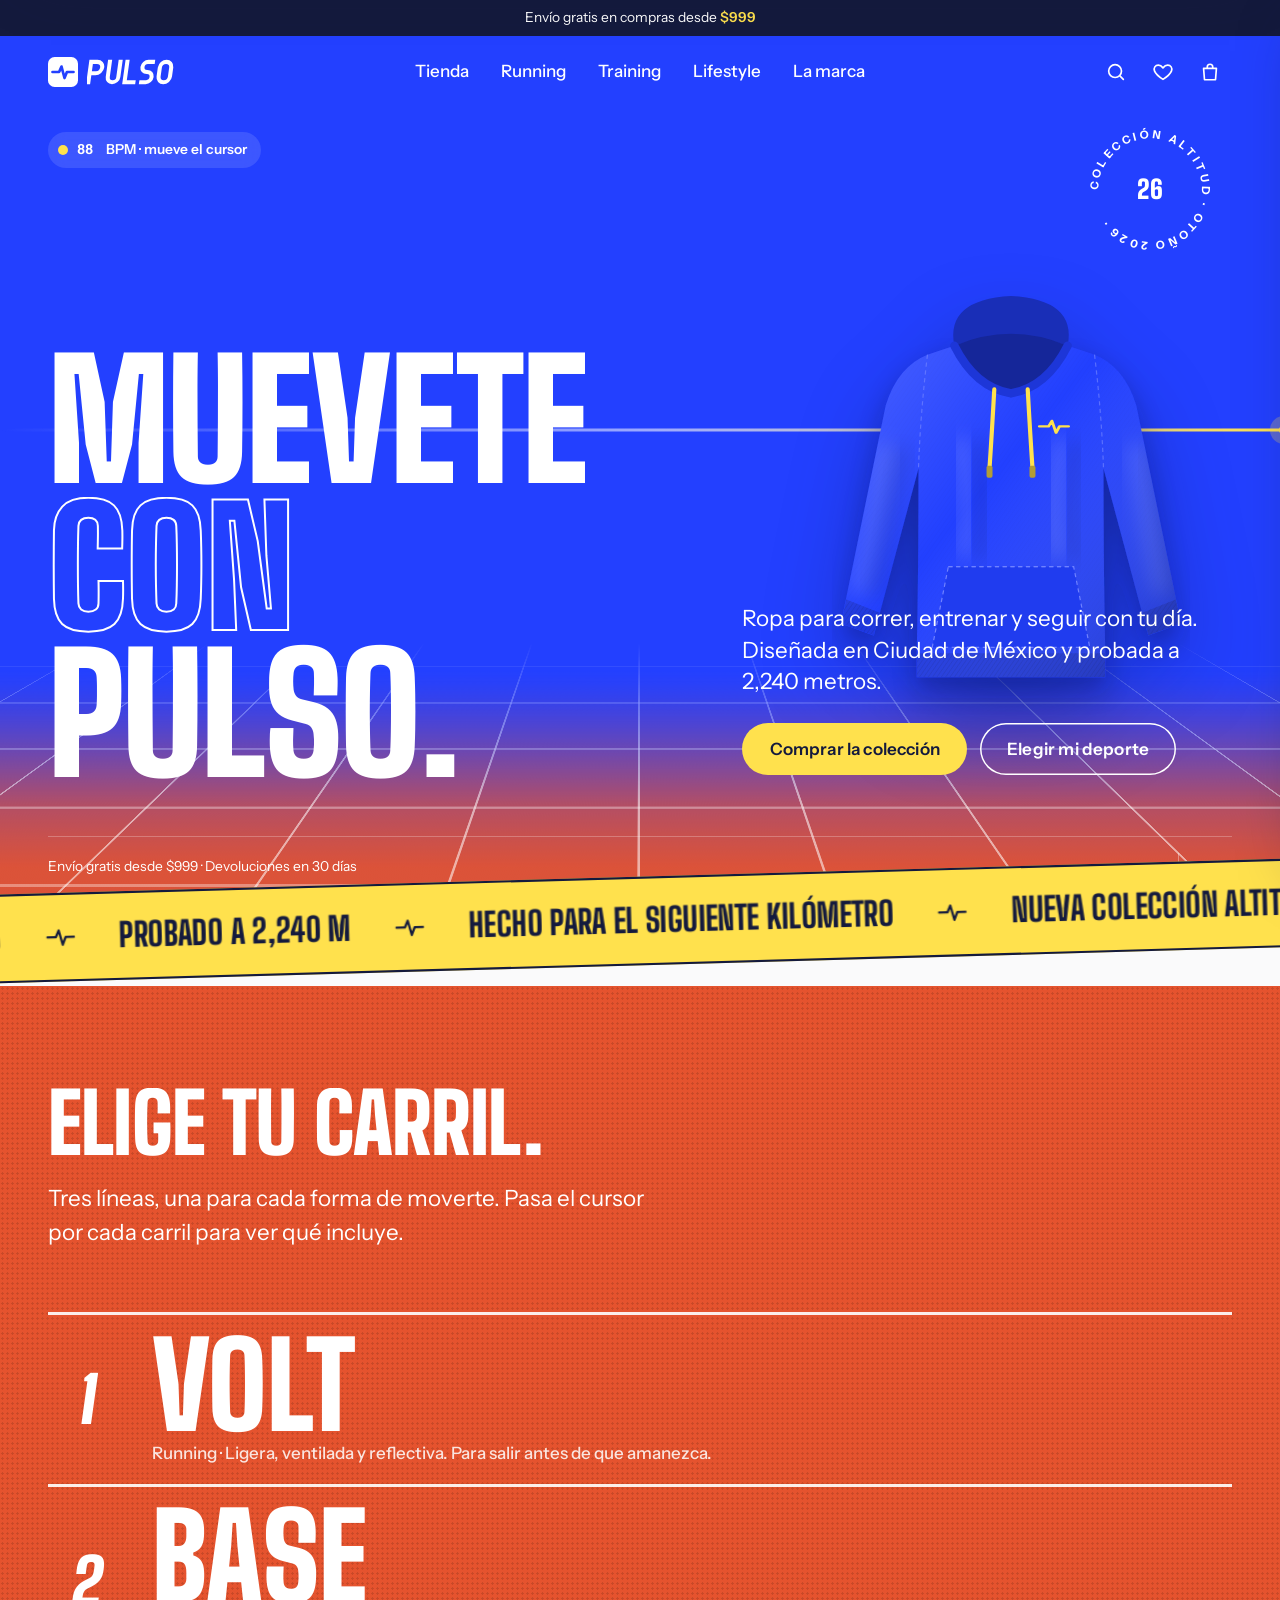
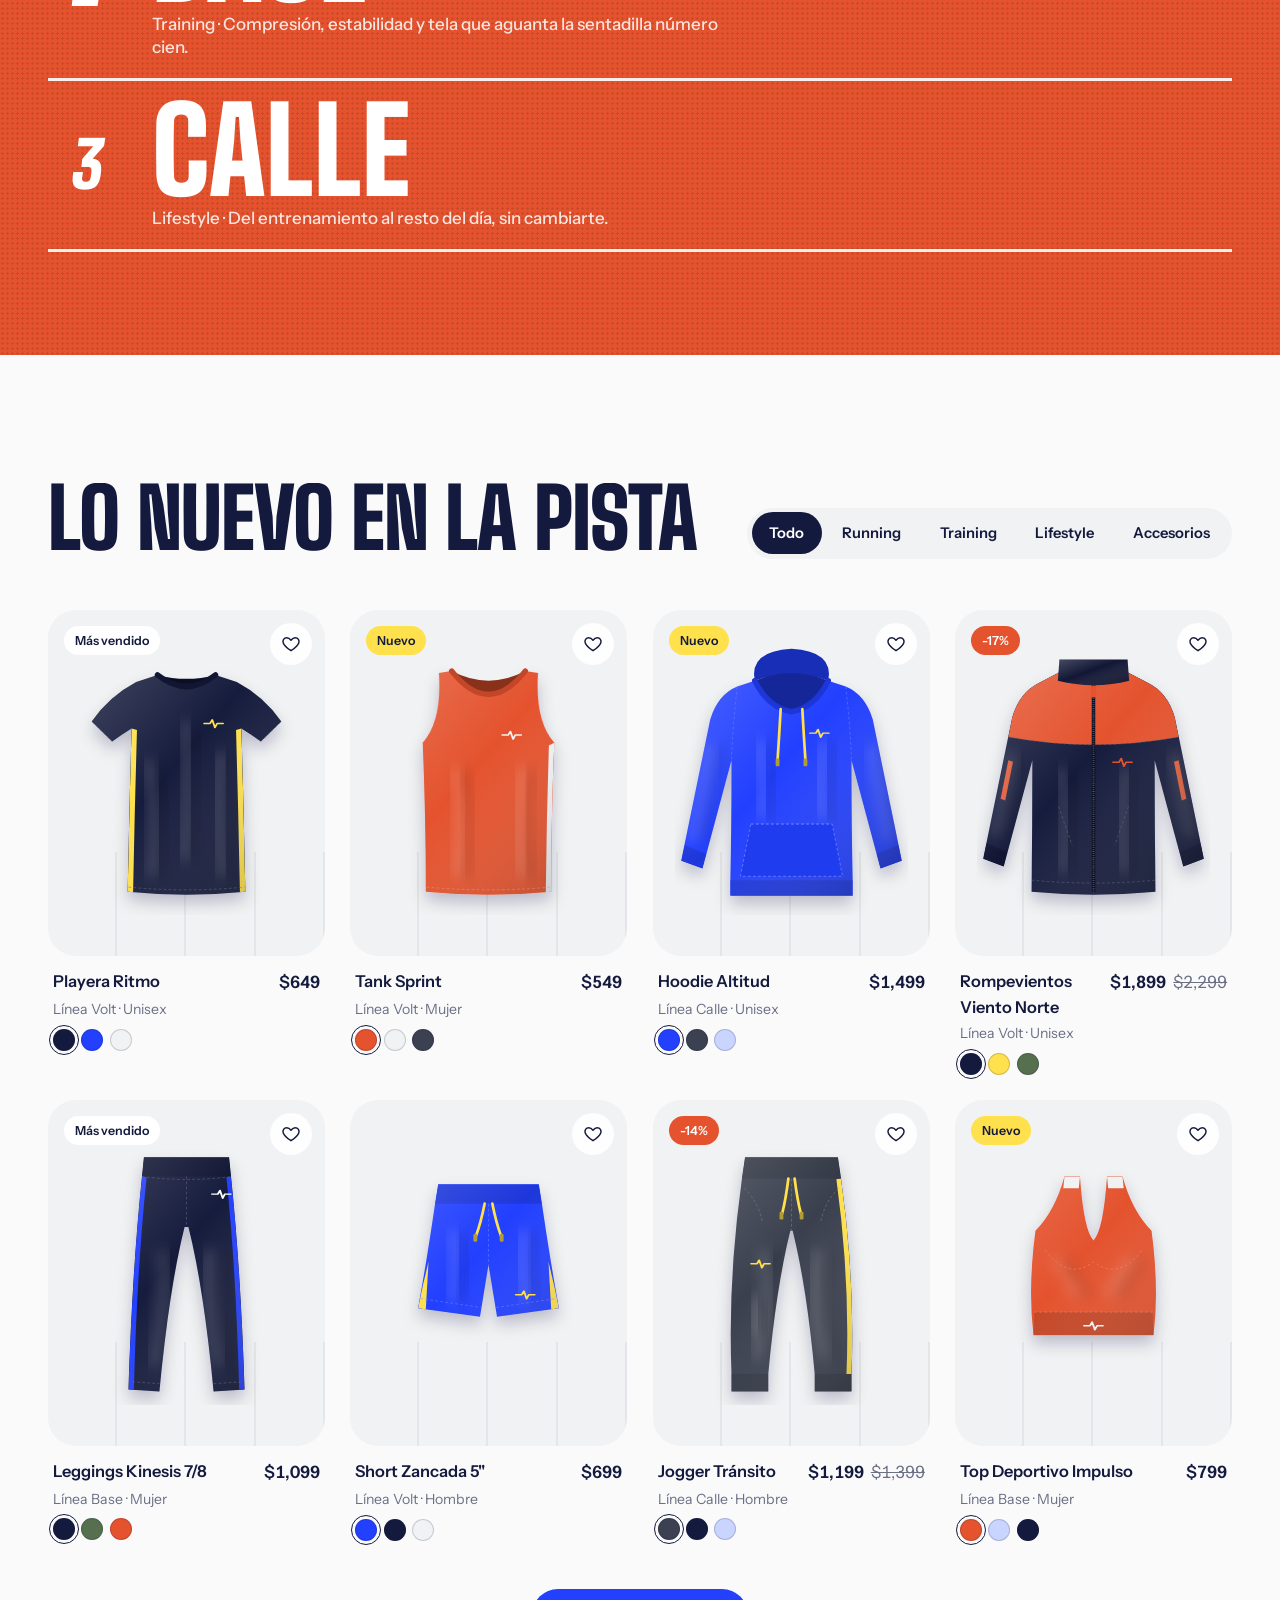
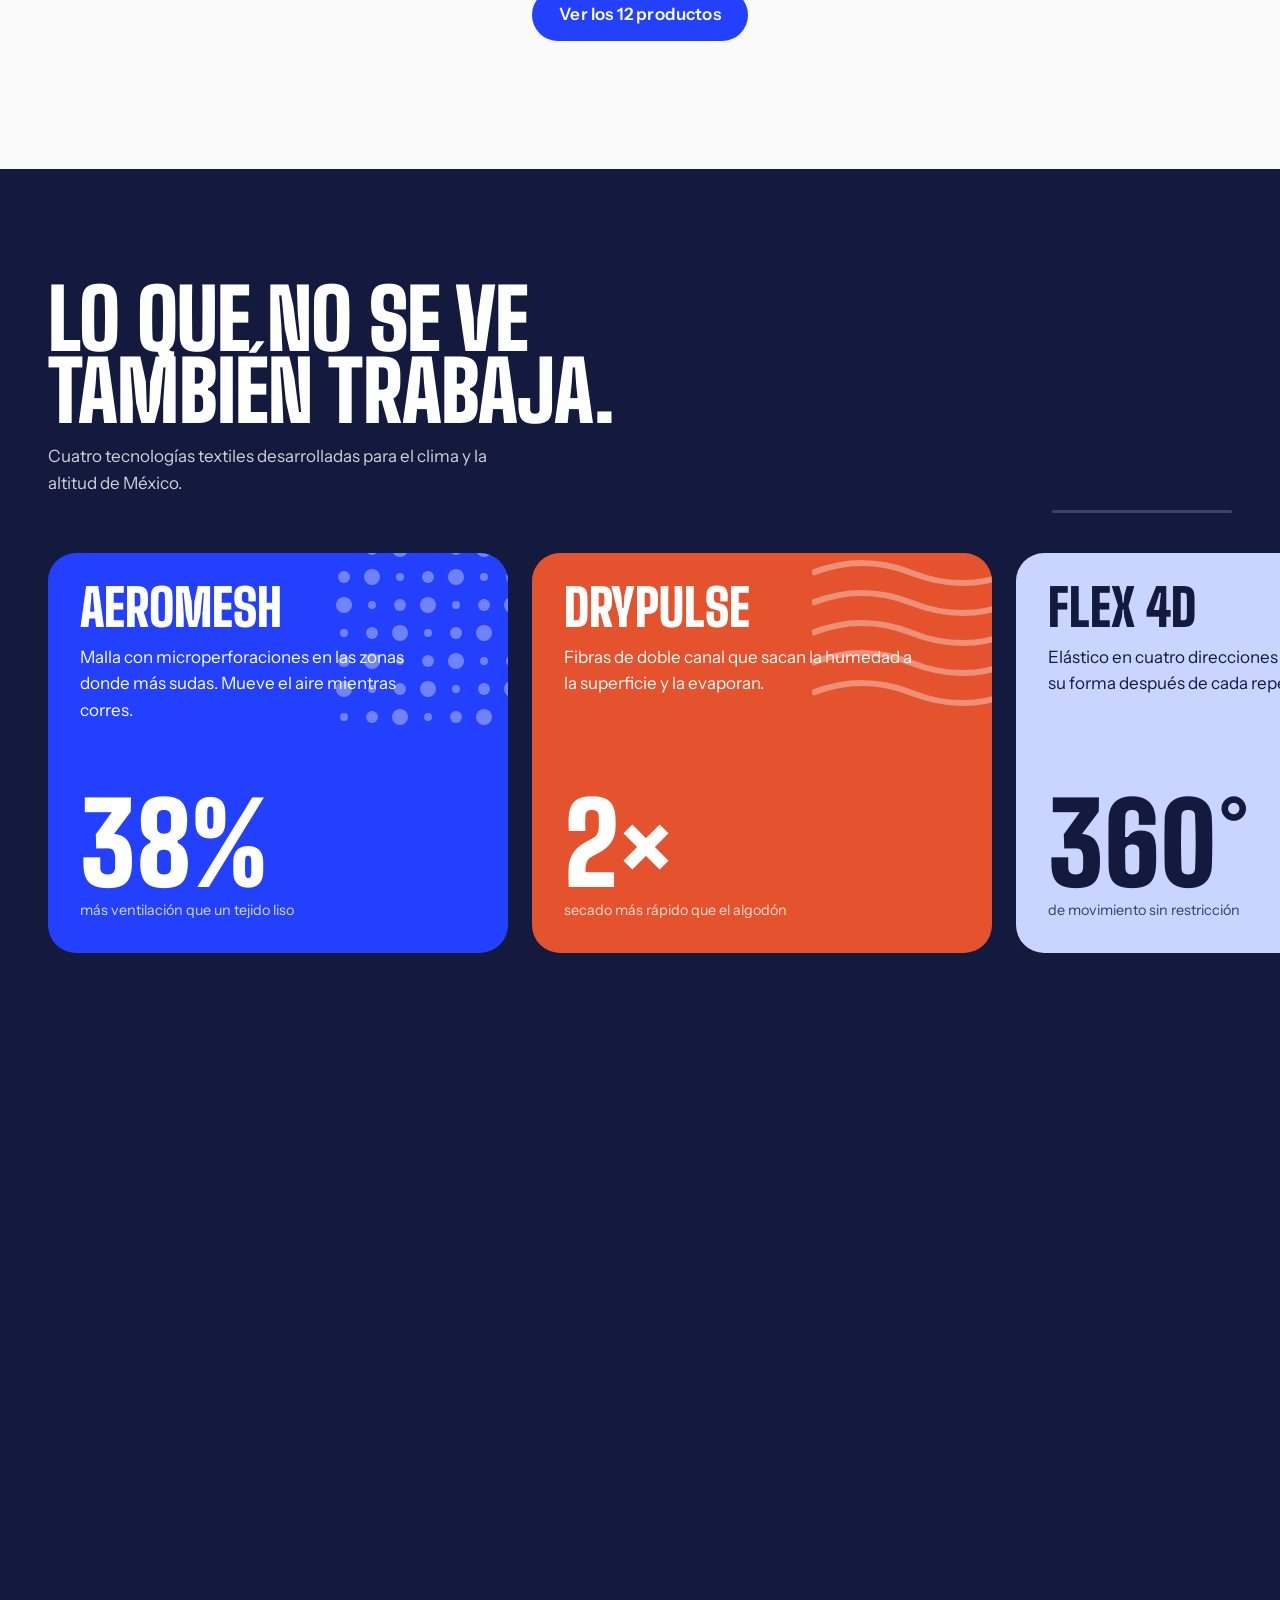
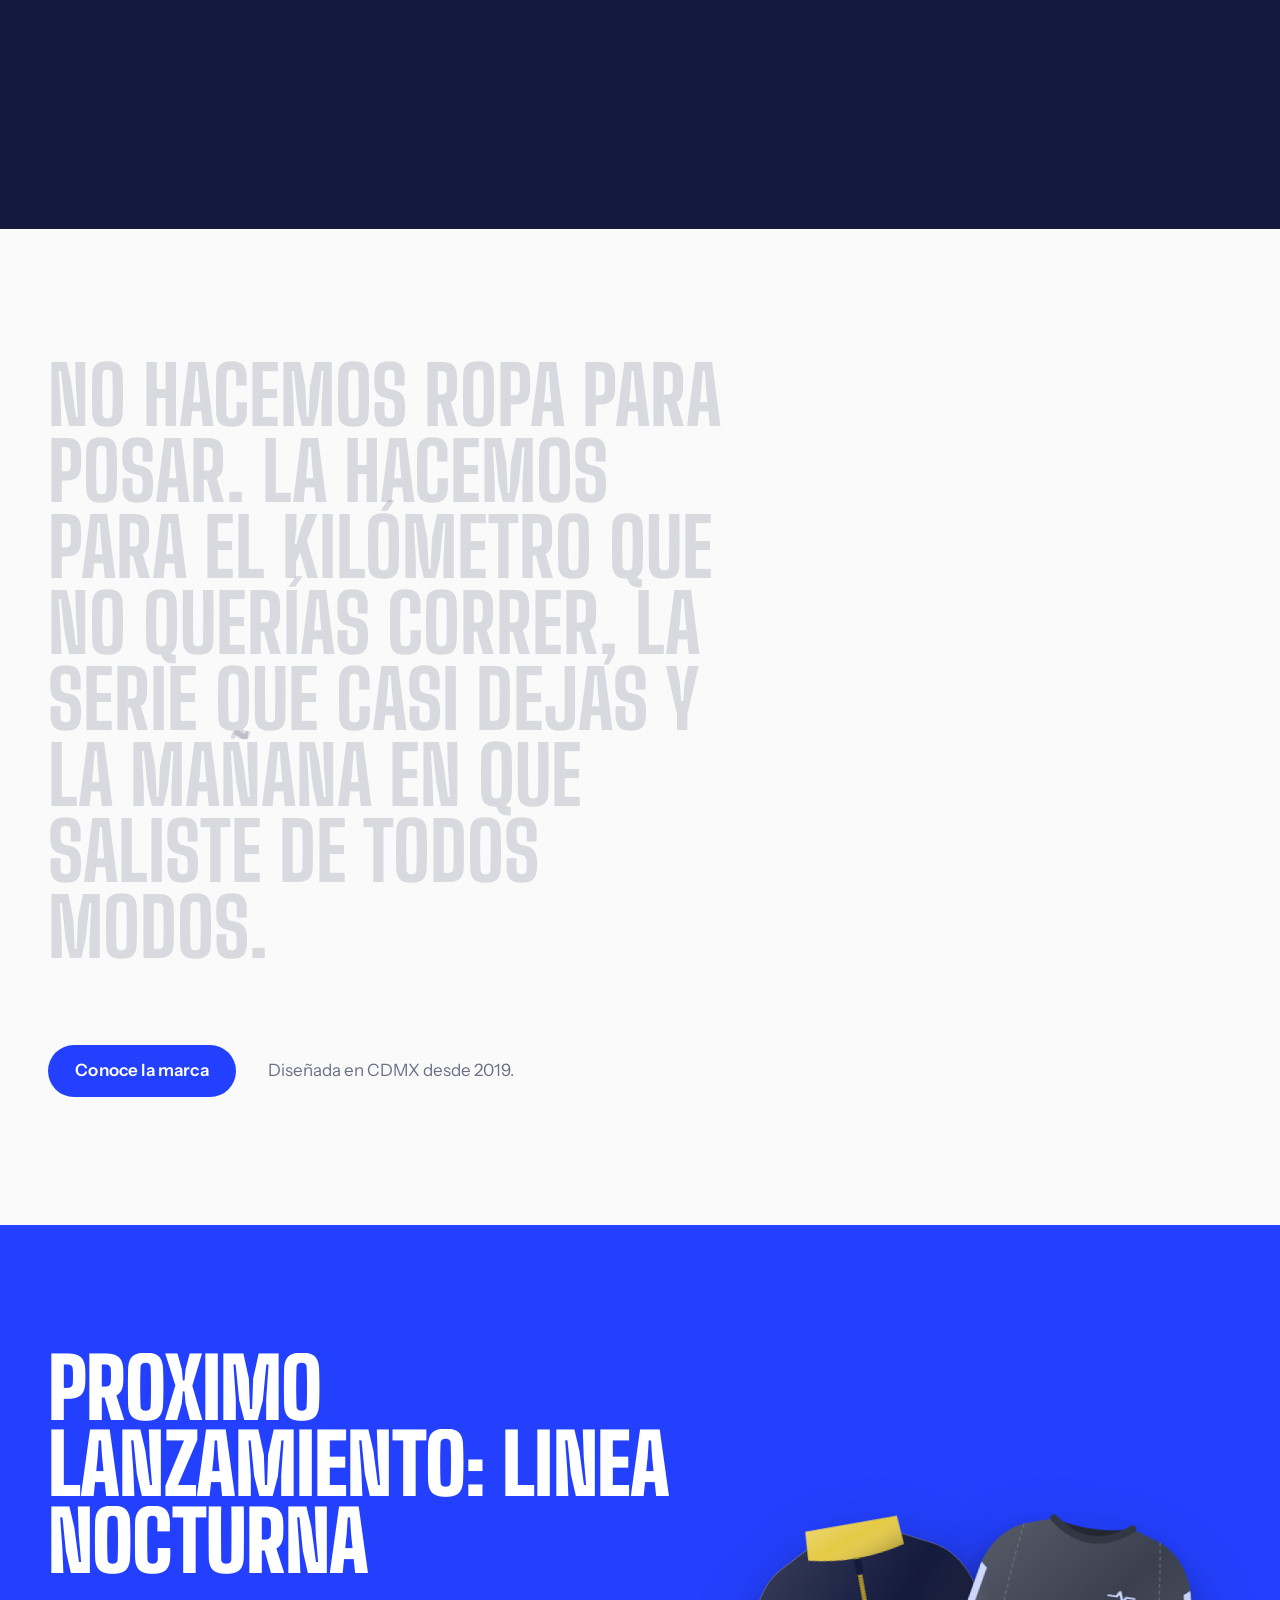
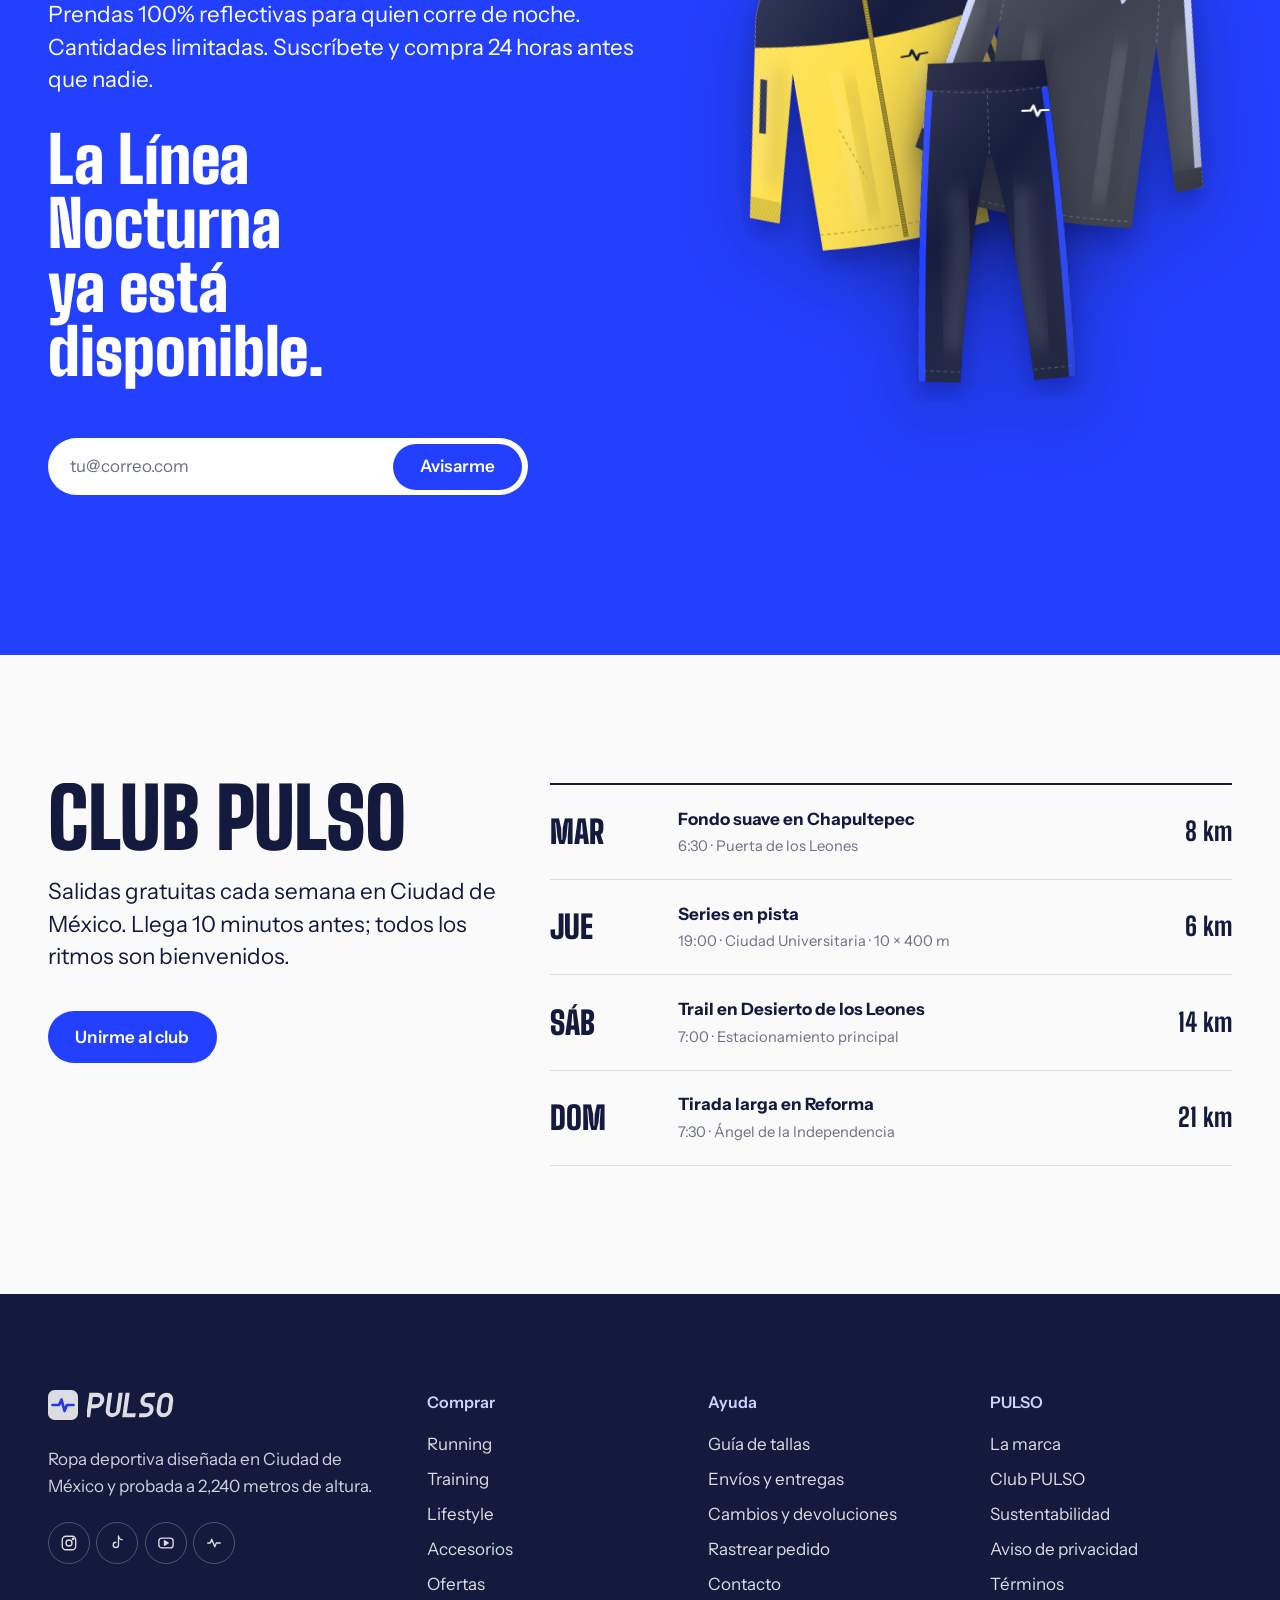
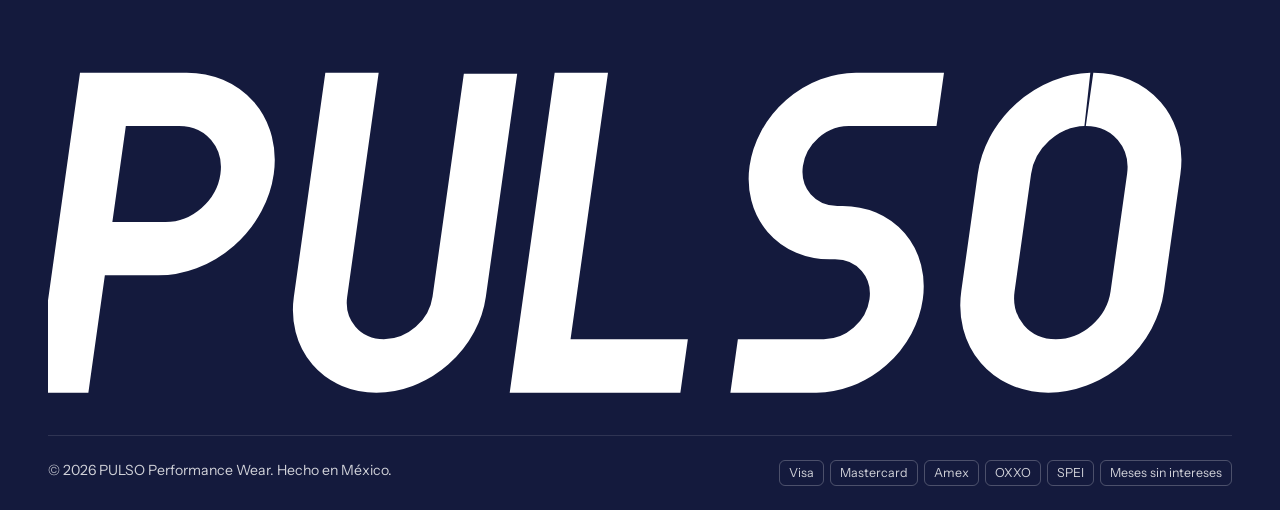
==== index.html @ a447e8d0 "PULSO: tienda de ropa deportiva con marca completa Sitio estático con inicio, tienda con filtros, pr" ====
<!doctype html>
<html lang="es-MX">
<head>
  <meta charset="utf-8">
  <meta name="viewport" content="width=device-width, initial-scale=1, viewport-fit=cover">
  <title>PULSO — Ropa deportiva para correr, entrenar y moverte</title>
  <meta name="description" content="PULSO Performance Wear: ropa deportiva diseñada en Ciudad de México. Running, training y lifestyle con tecnología AeroMesh, DryPulse y Flex 4D. Envío gratis desde $999.">
  <meta name="theme-color" content="#2340FF">
  <meta property="og:title" content="PULSO — Performance Wear">
  <meta property="og:description" content="Ropa deportiva diseñada en Ciudad de México. Muévete con pulso.">
  <meta property="og:image" content="assets/img/brand/og-image.png">
  <meta property="og:type" content="website">
  <link rel="icon" href="favicon.svg" type="image/svg+xml">
  <link rel="preconnect" href="https://fonts.googleapis.com">
  <link rel="preconnect" href="https://fonts.gstatic.com" crossorigin>
  <link href="https://fonts.googleapis.com/css2?family=Big+Shoulders+Display:wght@700;800;900&family=Instrument+Sans:wght@400;500;600;700&display=swap" rel="stylesheet">
  <link rel="stylesheet" href="assets/css/styles.css">
  <script defer src="assets/js/data.js"></script>
  <script defer src="assets/js/app.js"></script>
  <script defer src="assets/js/home.js"></script>
</head>
<body data-page="inicio" data-header="over">

  <div class="loader" id="loader" aria-hidden="true">
    <div class="loader__inner">
      <svg class="loader__pulse" viewBox="0 0 520 90" fill="none"><path pathLength="1" d="M0,45 H170 L195,10 L225,85 L250,45 H290 L305,30 L318,45 H520" stroke="#fff" stroke-width="5" stroke-linecap="round" stroke-linejoin="round"/></svg>
      <div class="loader__count"><span data-count>0</span><small>BPM</small></div>
    </div>
    <div class="loader__lanes"><span></span><span></span><span></span><span></span><span></span><span></span></div>
  </div>

  <main id="main">
    <!-- HERO -->
    <section class="hero" aria-label="Nueva colección">
      <div class="hero__track" aria-hidden="true"><div class="hero__track-plane"></div></div>
      <canvas class="hero__canvas" aria-hidden="true"></canvas>
      <div class="hero__bpm" aria-live="off"><i></i><span data-bpm>72</span>&nbsp;BPM · mueve el cursor</div>
      <div class="hero__badge" aria-hidden="true">
        <svg viewBox="0 0 200 200"><defs><path id="circ" d="M100,100 m-78,0 a78,78 0 1,1 156,0 a78,78 0 1,1 -156,0"/></defs>
          <text font-size="17" font-weight="700" fill="#fff" letter-spacing="4.5" font-family="Instrument Sans, sans-serif"><textPath href="#circ">COLECCIÓN ALTITUD · OTOÑO 2026 · </textPath></text></svg>
        <b>26</b>
      </div>
      <div class="hero__product" aria-hidden="true"><div class="hero__product-inner"><img src="assets/img/products/hoodie-altitud--cobalto--front.svg" alt="" width="600" height="700"></div></div>
      <div class="wrap">
        <div class="hero__inner">
          <h1 class="hero__title display" aria-label="Muévete con pulso">
            <span class="line"><span>Muévete</span></span>
            <span class="line line--outline"><span>con</span></span>
            <span class="line"><span>pulso.</span></span>
          </h1>
          <div class="hero__meta">
            <p>Ropa para correr, entrenar y seguir con tu día. Diseñada en Ciudad de México y probada a 2,240 metros.</p>
            <div class="hero__ctas">
              <a href="tienda.html" class="btn btn--signal" data-magnetic><span class="btn__label">Comprar la colección</span></a>
              <a href="#carriles" class="btn btn--ghost" data-magnetic><span class="btn__label">Elegir mi deporte</span></a>
            </div>
          </div>
        </div>
        <div class="hero__scroll"><span>Envío gratis desde $999 · Devoluciones en 30 días</span><span><i></i>Desliza</span></div>
      </div>
    </section>

    <div class="ticker" data-ticker="-1" aria-hidden="true">
      <div class="ticker__track"><div class="ticker__group">
        <span>Hecho para el siguiente kilómetro</span><svg viewBox="0 0 70 60"><path d="M0,30 H22 L30,12 L40,50 L48,30 H70" fill="none" stroke="currentColor" stroke-width="6" stroke-linecap="round" stroke-linejoin="round"/></svg>
        <span>Nueva colección Altitud</span><svg viewBox="0 0 70 60"><path d="M0,30 H22 L30,12 L40,50 L48,30 H70" fill="none" stroke="currentColor" stroke-width="6" stroke-linecap="round" stroke-linejoin="round"/></svg>
        <span>Envío gratis desde $999</span><svg viewBox="0 0 70 60"><path d="M0,30 H22 L30,12 L40,50 L48,30 H70" fill="none" stroke="currentColor" stroke-width="6" stroke-linecap="round" stroke-linejoin="round"/></svg>
        <span>Probado a 2,240 m</span><svg viewBox="0 0 70 60"><path d="M0,30 H22 L30,12 L40,50 L48,30 H70" fill="none" stroke="currentColor" stroke-width="6" stroke-linecap="round" stroke-linejoin="round"/></svg>
      </div></div>
    </div>

    <!-- CARRILES -->
    <section class="lanes" id="carriles" aria-labelledby="lanes-title">
      <div class="wrap">
        <div class="lanes__head">
          <h2 id="lanes-title" class="display" data-split>Elige tu carril.</h2>
          <p style="max-width:40ch;margin-top:1rem;font-size:var(--step-1)" data-reveal>Tres líneas, una para cada forma de moverte. Pasa el cursor por cada carril para ver qué incluye.</p>
        </div>
        <div data-lanes></div>
        <div style="height:clamp(4rem,8vw,7rem)"></div>
      </div>
    </section>

    <!-- DESTACADOS -->
    <section class="section" aria-labelledby="feat-title">
      <div class="wrap">
        <div class="section-head">
          <h2 id="feat-title" class="display" data-split>Lo nuevo en la pista</h2>
          <div class="tabs" role="tablist" aria-label="Filtrar por deporte" data-tabs>
            <span class="tabs__ink" aria-hidden="true"></span>
            <button role="tab" aria-selected="true" data-filter="all">Todo</button>
            <button role="tab" aria-selected="false" data-filter="running">Running</button>
            <button role="tab" aria-selected="false" data-filter="training">Training</button>
            <button role="tab" aria-selected="false" data-filter="lifestyle">Lifestyle</button>
            <button role="tab" aria-selected="false" data-filter="accesorios">Accesorios</button>
          </div>
        </div>
        <div class="grid" data-featured></div>
        <div style="display:flex;justify-content:center;margin-top:3rem"><a href="tienda.html" class="btn btn--primary" data-magnetic><span class="btn__label">Ver los 12 productos</span></a></div>
      </div>
    </section>

    <!-- TECNOLOGÍA -->
    <section class="tech" aria-labelledby="tech-title">
      <div class="tech__pin" data-hscroll>
        <div class="tech__sticky">
          <div class="tech__head">
            <div>
              <h2 id="tech-title" class="display">Lo que no se ve<br>también trabaja.</h2>
              <p style="max-width:44ch;margin-top:1rem;opacity:.8">Cuatro tecnologías textiles desarrolladas para el clima y la altitud de México.</p>
            </div>
            <div class="tech__progress" aria-hidden="true"><i data-hprogress></i></div>
          </div>
          <div class="tech__rail" data-hrail></div>
        </div>
      </div>
    </section>

    <!-- MANIFIESTO -->
    <section class="section manifesto" aria-label="Manifiesto">
      <div class="wrap">
        <p class="manifesto__text" data-manifesto>No hacemos ropa para posar. La hacemos para el kilómetro que no querías correr, la serie que casi dejas y la mañana en que saliste de todos modos.</p>
        <div class="manifesto__foot" data-reveal>
          <a href="marca.html" class="btn btn--primary" data-magnetic><span class="btn__label">Conoce la marca</span></a>
          <span class="muted">Diseñada en CDMX desde 2019.</span>
        </div>
      </div>
    </section>

    <!-- DROP -->
    <section class="section drop" aria-labelledby="drop-title">
      <div class="wrap drop__grid">
        <div>
          <h2 id="drop-title" class="display" data-split>Próximo lanzamiento: Línea Nocturna</h2>
          <p class="lead" data-reveal>Prendas 100% reflectivas para quien corre de noche. Cantidades limitadas. Suscríbete y compra 24 horas antes que nadie.</p>
          <div class="countdown" data-countdown="2026-12-05T10:00:00-06:00" aria-live="off">
            <div><b data-cd="d">00</b><span>días</span></div>
            <div><b data-cd="h">00</b><span>horas</span></div>
            <div><b data-cd="m">00</b><span>minutos</span></div>
            <div><b data-cd="s">00</b><span>segundos</span></div>
          </div>
          <form class="newsletter" data-newsletter novalidate>
            <label class="sr-only" for="nl-email">Correo electrónico</label>
            <input id="nl-email" type="email" placeholder="tu@correo.com" required>
            <button class="btn btn--primary" style="min-height:46px"><span class="btn__label">Avisarme</span></button>
          </form>
          <div class="form-msg" data-nl-msg role="status"></div>
        </div>
        <div class="drop__stack" aria-hidden="true">
          <img src="assets/img/products/rompevientos-viento-norte--senal--front.svg" alt="">
          <img src="assets/img/products/manga-larga-umbral--grafito--front.svg" alt="">
          <img src="assets/img/products/leggings-kinesis--tinta--front.svg" alt="">
        </div>
      </div>
    </section>

    <!-- CLUB -->
    <section class="section club" id="club" aria-labelledby="club-title">
      <div class="wrap club__grid">
        <div>
          <h2 id="club-title" class="display" data-split>Club PULSO</h2>
          <p class="lead" style="margin-top:1rem" data-reveal>Salidas gratuitas cada semana en Ciudad de México. Llega 10 minutos antes; todos los ritmos son bienvenidos.</p>
          <a href="#" class="btn btn--primary" data-magnetic data-reveal style="margin-top:1rem"><span class="btn__label">Unirme al club</span></a>
        </div>
        <ul class="sessions" data-reveal>
          <li class="session"><span class="session__day">Mar</span><span class="session__info"><strong>Fondo suave en Chapultepec</strong><span>6:30 · Puerta de los Leones</span></span><span class="session__dist">8 km</span></li>
          <li class="session"><span class="session__day">Jue</span><span class="session__info"><strong>Series en pista</strong><span>19:00 · Ciudad Universitaria · 10 × 400 m</span></span><span class="session__dist">6 km</span></li>
          <li class="session"><span class="session__day">Sáb</span><span class="session__info"><strong>Trail en Desierto de los Leones</strong><span>7:00 · Estacionamiento principal</span></span><span class="session__dist">14 km</span></li>
          <li class="session"><span class="session__day">Dom</span><span class="session__info"><strong>Tirada larga en Reforma</strong><span>7:30 · Ángel de la Independencia</span></span><span class="session__dist">21 km</span></li>
        </ul>
      </div>
    </section>
  </main>
</body>
</html>
---- assets/css/styles.css ----
/* =========================================================
   PULSO — Performance Wear
   Sistema visual: pista de atletismo. Cobalto, tartán, cal.
   ========================================================= */

:root {
  --cobalto: #2340FF;
  --cobalto-700: #1A2FCC;
  --cobalto-900: #0F1C80;
  --tinta: #141A3D;
  --tinta-80: #2A3058;
  --cal: #F1F2F4;
  --papel: #FAFAFB;
  --blanco: #FFFFFF;
  --pista: #E5532E;
  --pista-700: #C2401F;
  --senal: #FFE14D;
  --hielo: #C9D4FF;
  --grafito: #3B4150;
  --gris: #6B7085;
  --linea: rgba(20, 26, 61, .12);

  --f-display: 'Big Shoulders Display', 'Oswald', 'Arial Narrow', 'Liberation Sans Narrow', 'Roboto Condensed', Impact, sans-serif;
  --f-body: 'Instrument Sans', 'Segoe UI', system-ui, -apple-system, sans-serif;

  --step--1: clamp(.8rem, .78rem + .1vw, .875rem);
  --step-0: clamp(1rem, .97rem + .15vw, 1.0625rem);
  --step-1: clamp(1.2rem, 1.12rem + .4vw, 1.4rem);
  --step-2: clamp(1.5rem, 1.3rem + 1vw, 2rem);
  --step-3: clamp(2rem, 1.6rem + 2vw, 3.2rem);
  --step-4: clamp(2.8rem, 2rem + 4vw, 5.5rem);
  --step-5: clamp(4rem, 2rem + 10vw, 12rem);

  --r-s: 6px;
  --r-m: 14px;
  --r-l: 28px;
  --pad: clamp(1.1rem, 4vw, 3rem);
  --max: 1440px;
  --header-h: 72px;
  --ease: cubic-bezier(.2, .8, .2, 1);
  --ease-out: cubic-bezier(.16, 1, .3, 1);
  --ease-in-out: cubic-bezier(.77, 0, .175, 1);
}

*, *::before, *::after { box-sizing: border-box; }
html { -webkit-text-size-adjust: 100%; scroll-behavior: auto; }
body {
  margin: 0; font-family: var(--f-body); font-size: var(--step-0); line-height: 1.55;
  color: var(--tinta); background: var(--papel); overflow-x: hidden;
  -webkit-font-smoothing: antialiased; text-rendering: optimizeLegibility;
}
body.is-locked { overflow: hidden; }
img, svg { display: block; max-width: 100%; }
a { color: inherit; text-decoration: none; }
button, input, select, textarea { font: inherit; color: inherit; }
button { cursor: pointer; background: none; border: 0; padding: 0; }
::selection { background: var(--senal); color: var(--tinta); }
:focus-visible { outline: 3px solid var(--senal); outline-offset: 3px; border-radius: 4px; }
.sr-only { position: absolute; width: 1px; height: 1px; padding: 0; margin: -1px; overflow: hidden; clip: rect(0 0 0 0); white-space: nowrap; border: 0; }
.skip-link { position: fixed; left: 1rem; top: -4rem; z-index: 999; background: var(--senal); padding: .6rem 1rem; border-radius: var(--r-s); font-weight: 600; transition: top .2s; }
.skip-link:focus { top: 1rem; }

.wrap { width: 100%; max-width: var(--max); margin: 0 auto; padding: 0 var(--pad); }
.display { font-family: var(--f-display); font-weight: 900; text-transform: uppercase; line-height: .86; letter-spacing: -.01em; }
h1, h2, h3, h4 { margin: 0; font-weight: 700; }
p { margin: 0 0 1em; }
.lead { font-size: var(--step-1); line-height: 1.45; max-width: 46ch; }
.muted { color: var(--gris); }
.price { font-variant-numeric: tabular-nums; font-weight: 600; }
.price s { color: var(--gris); font-weight: 400; margin-left: .4em; }

/* ---------- Botones ---------- */
.btn {
  --bg: var(--tinta); --fg: var(--blanco);
  position: relative; display: inline-flex; align-items: center; justify-content: center; gap: .6em;
  min-height: 52px; padding: 0 1.6em; border-radius: 999px; background: var(--bg); color: var(--fg);
  font-weight: 600; letter-spacing: .01em; overflow: hidden; isolation: isolate;
  transition: transform .4s var(--ease-out), box-shadow .3s;
}
.btn::before {
  content: ''; position: absolute; inset: 0; z-index: -1; background: var(--hover, var(--cobalto));
  transform: translateY(101%); border-radius: inherit; transition: transform .45s var(--ease-out);
}
.btn:hover::before { transform: translateY(0); }
.btn:active { transform: scale(.97); }
.btn--primary { --bg: var(--cobalto); --hover: var(--tinta); }
.btn--signal { --bg: var(--senal); --fg: var(--tinta); --hover: var(--blanco); }
.btn--light { --bg: var(--blanco); --fg: var(--tinta); --hover: var(--senal); }
.btn--ghost { --bg: transparent; --fg: currentColor; box-shadow: inset 0 0 0 1.5px currentColor; --hover: rgba(255,255,255,.14); }
.btn--block { width: 100%; }
.btn[disabled] { opacity: .45; pointer-events: none; }
.btn .btn__label { display: inline-block; transition: transform .45s var(--ease-out); }
.icon-btn {
  position: relative; width: 44px; height: 44px; display: grid; place-items: center; border-radius: 50%;
  transition: background .25s;
}
.icon-btn:hover { background: rgba(20,26,61,.07); }
.icon-btn svg { width: 22px; height: 22px; }
.link-underline { background: linear-gradient(currentColor 0 0) 0 100% / 0 1.5px no-repeat; transition: background-size .4s var(--ease-out); padding-bottom: 2px; }
.link-underline:hover { background-size: 100% 1.5px; }

/* ---------- Loader ---------- */
.loader {
  position: fixed; inset: 0; z-index: 1000; background: var(--cobalto); color: var(--blanco);
  display: grid; place-items: center; overflow: hidden;
}
.loader__inner { display: grid; justify-items: center; gap: 1.2rem; }
.loader__pulse { width: min(70vw, 520px); height: 90px; }
.loader__pulse path { stroke-dasharray: 1; stroke-dashoffset: 1; animation: draw 1.4s var(--ease-in-out) forwards; }
.loader__count { font-family: var(--f-display); font-weight: 800; font-size: var(--step-3); font-variant-numeric: tabular-nums; }
.loader__count small { font-size: .45em; margin-left: .25em; opacity: .7; }
.loader__lanes { position: absolute; inset: 0; display: grid; grid-template-columns: repeat(6, 1fr); pointer-events: none; }
.loader__lanes span { background: var(--tinta); transform: scaleY(0); transform-origin: bottom; }
.loader.is-done .loader__inner { opacity: 0; transform: translateY(-30px); transition: all .5s var(--ease-out); }
.loader.is-done .loader__lanes span { animation: laneUp .7s var(--ease-in-out) forwards; }
.loader.is-done .loader__lanes span:nth-child(2) { animation-delay: .05s; }
.loader.is-done .loader__lanes span:nth-child(3) { animation-delay: .1s; }
.loader.is-done .loader__lanes span:nth-child(4) { animation-delay: .15s; }
.loader.is-done .loader__lanes span:nth-child(5) { animation-delay: .2s; }
.loader.is-done .loader__lanes span:nth-child(6) { animation-delay: .25s; }
.loader.is-gone { opacity: 0; visibility: hidden; transition: opacity .3s .55s, visibility 0s .9s; }
@keyframes draw { to { stroke-dashoffset: 0; } }
@keyframes laneUp { 0% { transform: scaleY(0); transform-origin: bottom; } 50% { transform: scaleY(1); transform-origin: bottom; } 51% { transform-origin: top; } 100% { transform: scaleY(0); transform-origin: top; } }

/* ---------- Transición entre páginas ---------- */
.page-wipe { position: fixed; inset: 0; z-index: 900; pointer-events: none; display: grid; grid-template-rows: repeat(5, 1fr); }
.page-wipe span { background: var(--cobalto); transform: scaleX(0); transform-origin: right; }
.page-wipe span:nth-child(even) { background: var(--tinta); }
.page-wipe.is-out span { animation: wipeIn .55s var(--ease-in-out) forwards; }
.page-wipe.is-out span:nth-child(2) { animation-delay: .04s; } .page-wipe.is-out span:nth-child(3) { animation-delay: .08s; }
.page-wipe.is-out span:nth-child(4) { animation-delay: .12s; } .page-wipe.is-out span:nth-child(5) { animation-delay: .16s; }
.page-wipe.is-in span { transform: scaleX(1); transform-origin: left; animation: wipeOut .6s var(--ease-in-out) forwards; }
.page-wipe.is-in span:nth-child(2) { animation-delay: .04s; } .page-wipe.is-in span:nth-child(3) { animation-delay: .08s; }
.page-wipe.is-in span:nth-child(4) { animation-delay: .12s; } .page-wipe.is-in span:nth-child(5) { animation-delay: .16s; }
@keyframes wipeIn { from { transform: scaleX(0); transform-origin: left; } to { transform: scaleX(1); transform-origin: left; } }
@keyframes wipeOut { from { transform: scaleX(1); transform-origin: right; } to { transform: scaleX(0); transform-origin: right; } }

/* ---------- Cursor ---------- */
.cursor, .cursor-ring { position: fixed; left: 0; top: 0; pointer-events: none; z-index: 1001; border-radius: 50%; will-change: transform; }
.cursor { width: 8px; height: 8px; margin: -4px 0 0 -4px; background: var(--pista); }
.cursor-ring {
  width: 40px; height: 40px; margin: -20px 0 0 -20px; border: 1.5px solid var(--tinta);
  display: grid; place-items: center; font-size: 11px; font-weight: 700; letter-spacing: .04em; color: transparent;
  transition: width .35s var(--ease-out), height .35s var(--ease-out), margin .35s var(--ease-out), background .3s, border-color .3s, color .2s, opacity .3s;
}
.cursor-ring.is-hover { width: 64px; height: 64px; margin: -32px 0 0 -32px; border-color: var(--cobalto); background: rgba(35,64,255,.08); }
.cursor-ring.is-view { width: 88px; height: 88px; margin: -44px 0 0 -44px; background: var(--senal); border-color: var(--senal); color: var(--tinta); }
.cursor-ring.is-dark { border-color: var(--blanco); }
.cursor.is-hidden, .cursor-ring.is-hidden { opacity: 0; }
@media (hover: none), (pointer: coarse) { .cursor, .cursor-ring { display: none; } }

/* ---------- Header ---------- */
.announce {
  background: var(--tinta); color: var(--blanco); font-size: var(--step--1); text-align: center; height: 36px;
  display: flex; align-items: center; justify-content: center; overflow: hidden; position: relative;
}
.announce__item { position: absolute; transition: transform .6s var(--ease-out), opacity .6s; }
.announce__item:not(.is-active) { transform: translateY(120%); opacity: 0; }
.announce__item.is-leaving { transform: translateY(-120%); opacity: 0; }
.announce strong { color: var(--senal); font-weight: 600; }

.site-header {
  position: sticky; top: 0; z-index: 80; height: var(--header-h);
  background: rgba(250,250,251,.82); backdrop-filter: saturate(1.4) blur(14px); -webkit-backdrop-filter: saturate(1.4) blur(14px);
  border-bottom: 1px solid transparent; transition: transform .45s var(--ease-out), border-color .3s, background .3s;
}
.site-header.is-scrolled { border-color: var(--linea); }
.site-header.is-hidden { transform: translateY(-100%); }
.site-header--over { background: transparent; color: var(--blanco); backdrop-filter: none; -webkit-backdrop-filter: none; }
.site-header--over.is-scrolled { background: rgba(250,250,251,.86); color: var(--tinta); backdrop-filter: saturate(1.4) blur(14px); -webkit-backdrop-filter: saturate(1.4) blur(14px); }
.header__inner { height: 100%; display: grid; grid-template-columns: 1fr auto 1fr; align-items: center; gap: 1rem; }
.logo { display: inline-flex; align-items: center; gap: .55rem; }
.logo svg { height: 30px; width: auto; }
.logo .logo__word path, .logo .logo__word rect { stroke: currentColor; }
.nav { display: flex; gap: .3rem; }
.nav a { position: relative; padding: .5rem .85rem; font-weight: 500; border-radius: 999px; transition: background .25s; }
.nav a:hover { background: rgba(127,127,160,.12); }
.nav a[aria-current="page"]::after { content: ''; position: absolute; left: 50%; bottom: 2px; width: 5px; height: 5px; margin-left: -2.5px; border-radius: 50%; background: var(--pista); }
.header__actions { display: flex; justify-content: flex-end; align-items: center; gap: .2rem; }
.badge-count {
  position: absolute; top: 3px; right: 1px; min-width: 18px; height: 18px; padding: 0 5px; border-radius: 9px;
  background: var(--pista); color: var(--blanco); font-size: 11px; font-weight: 700; line-height: 18px; text-align: center;
  transform: scale(0); transition: transform .4s var(--ease-out);
}
.badge-count.has-items { transform: scale(1); }
.badge-count.bump { animation: bump .5s var(--ease-out); }
@keyframes bump { 0% { transform: scale(1); } 40% { transform: scale(1.6); } 100% { transform: scale(1); } }
.menu-toggle { display: none; }
.menu-toggle span { display: block; width: 20px; height: 2px; background: currentColor; margin: 4px auto; transition: transform .35s var(--ease-out), opacity .2s; }
.menu-open .menu-toggle span:nth-child(1) { transform: translateY(6px) rotate(45deg); }
.menu-open .menu-toggle span:nth-child(2) { opacity: 0; }
.menu-open .menu-toggle span:nth-child(3) { transform: translateY(-6px) rotate(-45deg); }

.mobile-menu {
  position: fixed; inset: 0; z-index: 79; background: var(--cobalto); color: var(--blanco); padding: calc(var(--header-h) + 2rem) var(--pad) 2rem;
  display: flex; flex-direction: column; justify-content: space-between; clip-path: circle(0% at calc(100% - 40px) 36px);
  transition: clip-path .7s var(--ease-in-out); visibility: hidden;
}
.menu-open .mobile-menu { clip-path: circle(150% at calc(100% - 40px) 36px); visibility: visible; }
.menu-open .site-header { color: var(--blanco); background: transparent; backdrop-filter: none; }
.mobile-menu nav a { display: block; font-family: var(--f-display); font-weight: 900; font-size: clamp(3rem, 15vw, 5rem); line-height: .95; text-transform: uppercase; opacity: 0; transform: translateY(30px); transition: all .5s var(--ease-out); }
.menu-open .mobile-menu nav a { opacity: 1; transform: none; }
.menu-open .mobile-menu nav a:nth-child(2) { transition-delay: .06s; } .menu-open .mobile-menu nav a:nth-child(3) { transition-delay: .12s; }
.menu-open .mobile-menu nav a:nth-child(4) { transition-delay: .18s; } .menu-open .mobile-menu nav a:nth-child(5) { transition-delay: .24s; }

/* ---------- Hero ---------- */
.hero {
  position: relative; min-height: calc(100svh - 36px); margin-top: calc(var(--header-h) * -1);
  background: var(--cobalto); color: var(--blanco); overflow: hidden; display: flex; flex-direction: column; justify-content: flex-end;
  padding: calc(var(--header-h) + 2rem) 0 0;
}
.hero__track { position: absolute; inset: auto 0 0 0; height: 58%; perspective: 600px; pointer-events: none; }
.hero__track-plane {
  position: absolute; left: -50%; right: -50%; bottom: -10%; height: 140%; transform: rotateX(62deg); transform-origin: bottom;
  background:
    repeating-linear-gradient(90deg, transparent 0 calc(100% / 12 - 3px), rgba(255,255,255,.55) calc(100% / 12 - 3px) calc(100% / 12)),
    linear-gradient(180deg, transparent, rgba(229,83,46,.0) 20%, rgba(229,83,46,.95) 85%);
  -webkit-mask-image: linear-gradient(to top, #000 30%, transparent 95%); mask-image: linear-gradient(to top, #000 30%, transparent 95%);
}
.hero__track-plane::after { content: ''; position: absolute; inset: 0; background: repeating-linear-gradient(0deg, transparent 0 120px, rgba(255,255,255,.7) 120px 124px); background-size: 100% 248px; animation: trackRun 1.6s linear infinite; opacity: .5; }
@keyframes trackRun { to { background-position: 0 248px; } }
.hero__canvas { position: absolute; left: 0; right: 0; top: 34%; width: 100%; height: 200px; pointer-events: none; }
.hero__inner { position: relative; z-index: 2; display: grid; grid-template-columns: 1.15fr .85fr; align-items: end; gap: 2rem; padding-bottom: clamp(2rem, 5vh, 4rem); }
.hero__title { font-size: clamp(4.2rem, 1rem + 11.5vw, 13.5rem); }
.hero__title .line { display: block; overflow: hidden; padding-bottom: .04em; }
.hero__title .line > span { display: inline-block; transform: translateY(105%); }
.is-ready .hero__title .line > span { animation: rise 1s var(--ease-out) forwards; }
.is-ready .hero__title .line:nth-child(2) > span { animation-delay: .1s; }
.is-ready .hero__title .line:nth-child(3) > span { animation-delay: .2s; }
.hero__title .line--outline > span { color: transparent; -webkit-text-stroke: 2px var(--blanco); }
@keyframes rise { to { transform: translateY(0); } }
.hero__meta { display: grid; gap: 1.6rem; justify-items: start; padding-bottom: 1rem; opacity: 0; transform: translateY(20px); }
.is-ready .hero__meta { animation: fadeUp .9s .5s var(--ease-out) forwards; }
@keyframes fadeUp { to { opacity: 1; transform: none; } }
.hero__meta p { max-width: 36ch; font-size: var(--step-1); line-height: 1.4; margin: 0; }
.hero__ctas { display: flex; flex-wrap: wrap; gap: .8rem; }
.hero__product { position: absolute; z-index: 1; right: 7vw; top: calc(var(--header-h) + 2.5rem); width: min(28vw, 440px); pointer-events: none; }
.hero__product img { width: 100%; filter: drop-shadow(0 40px 40px rgba(10,16,60,.35)); opacity: 0; transform: translateY(60px) rotate(6deg) scale(.9); }
.is-ready .hero__product img { animation: productIn 1.4s .25s var(--ease-out) forwards; }
@keyframes productIn { to { opacity: 1; transform: none; } }
.hero__product-inner { transition: transform .9s var(--ease-out); }
.hero__bpm {
  position: absolute; z-index: 3; left: var(--pad); top: calc(var(--header-h) + 1.5rem); display: flex; align-items: center; gap: .6rem;
  font-variant-numeric: tabular-nums; font-weight: 600; font-size: var(--step--1); background: rgba(255,255,255,.12); padding: .45rem .9rem .45rem .6rem; border-radius: 999px;
  backdrop-filter: blur(8px);
}
.hero__bpm i { width: 10px; height: 10px; border-radius: 50%; background: var(--senal); animation: beat var(--beat, .83s) infinite; }
@keyframes beat { 0%, 100% { transform: scale(1); } 15% { transform: scale(1.7); } 30% { transform: scale(1); } }
.hero__badge { position: absolute; z-index: 3; right: calc(var(--pad) + 1rem); top: calc(var(--header-h) + 1rem); width: 132px; height: 132px; }
.hero__badge svg { width: 100%; height: 100%; animation: spin 18s linear infinite; }
.hero__badge b { position: absolute; inset: 0; display: grid; place-items: center; font-family: var(--f-display); font-size: 1.6rem; font-weight: 900; }
@keyframes spin { to { transform: rotate(360deg); } }
.hero__scroll { position: relative; z-index: 2; display: flex; justify-content: space-between; align-items: center; border-top: 1px solid rgba(255,255,255,.25); padding: 1rem 0 1.2rem; font-size: var(--step--1); }
.hero__scroll span:last-child { display: inline-flex; gap: .5rem; align-items: center; }
.hero__scroll i { width: 1.5px; height: 28px; background: rgba(255,255,255,.35); position: relative; overflow: hidden; }
.hero__scroll i::after { content: ''; position: absolute; left: 0; top: -100%; width: 100%; height: 100%; background: var(--senal); animation: scrollHint 1.8s var(--ease-in-out) infinite; }
@keyframes scrollHint { to { top: 100%; } }

/* ---------- Ticker ---------- */
.ticker { background: var(--senal); color: var(--tinta); overflow: hidden; border-block: 2px solid var(--tinta); transform: rotate(-1.6deg) scale(1.03); margin: -1.4rem 0 1.4rem; position: relative; z-index: 4; }
.ticker--flat { transform: none; margin: 0; }
.ticker__track { display: flex; width: max-content; will-change: transform; }
.ticker__group { display: flex; align-items: center; gap: 2.2rem; padding: 1rem 1.1rem; font-family: var(--f-display); font-weight: 800; font-size: var(--step-2); text-transform: uppercase; white-space: nowrap; }
.ticker__group svg { width: 44px; height: 22px; flex: none; }

/* ---------- Secciones ---------- */
.section { padding: clamp(4.5rem, 10vw, 9rem) 0; position: relative; }
.section--tight { padding: clamp(3rem, 6vw, 5rem) 0; }
.section-head { display: flex; justify-content: space-between; align-items: end; gap: 2rem; margin-bottom: clamp(2rem, 4vw, 3.5rem); flex-wrap: wrap; }
.section-head h2 { font-size: var(--step-4); }
.section-head p { max-width: 40ch; margin: 0; color: var(--gris); }

/* Reveal por scroll */
[data-reveal] { opacity: 0; transform: translateY(40px); transition: opacity .9s var(--ease-out), transform .9s var(--ease-out); transition-delay: var(--d, 0s); }
[data-reveal].is-in { opacity: 1; transform: none; }
[data-split] .w { display: inline-block; overflow: hidden; vertical-align: top; padding-bottom: .06em; }
[data-split] .w > span { display: inline-block; transform: translateY(110%); transition: transform .9s var(--ease-out); transition-delay: calc(var(--i) * 45ms); }
[data-split].is-in .w > span { transform: none; }

/* ---------- Carriles (colecciones) ---------- */
.lanes { background: var(--pista); color: var(--blanco); position: relative; overflow: hidden; }
.lanes::before { content: ''; position: absolute; inset: 0; background-image: radial-gradient(rgba(0,0,0,.12) 1px, transparent 1.2px); background-size: 5px 5px; pointer-events: none; }
.lanes__head { padding: clamp(4rem, 8vw, 7rem) 0 2.5rem; position: relative; }
.lanes__head h2 { font-size: var(--step-4); max-width: 12ch; }
.lane {
  position: relative; display: grid; grid-template-columns: 5rem 1fr auto; align-items: center; gap: 1.5rem;
  border-top: 3px solid rgba(255,255,255,.9); min-height: 150px; padding: 1.2rem 0; overflow: hidden; transition: background .5s var(--ease-out);
}
.lane:last-child { border-bottom: 3px solid rgba(255,255,255,.9); }
.lane__num { font-family: var(--f-display); font-weight: 900; font-size: 4rem; line-height: 1; text-align: center; color: var(--blanco); -webkit-text-stroke: 0; transform: skewX(-8deg); }
.lane__title { font-family: var(--f-display); font-weight: 900; text-transform: uppercase; font-size: clamp(3rem, 1rem + 8vw, 9rem); line-height: .85; transition: transform .7s var(--ease-out), letter-spacing .7s var(--ease-out); }
.lane__sport { display: block; font-family: var(--f-body); text-transform: none; font-size: var(--step-0); font-weight: 500; opacity: .85; margin-top: .4rem; }
.lane__items { display: flex; gap: .8rem; transform: translateX(40px); opacity: 0; transition: all .7s var(--ease-out); }
.lane__items img { width: 110px; height: 128px; object-fit: contain; background: rgba(255,255,255,.14); border-radius: var(--r-m); padding: .6rem; transition: transform .5s var(--ease-out); }
.lane__items img:nth-child(2) { transition-delay: .05s; } .lane__items img:nth-child(3) { transition-delay: .1s; }
.lane:hover, .lane:focus-visible { background: rgba(20,26,61,.18); }
.lane:hover .lane__title, .lane:focus-visible .lane__title { transform: translateX(1.2rem); letter-spacing: .02em; }
.lane:hover .lane__items, .lane:focus-visible .lane__items { transform: none; opacity: 1; }
.lane:hover .lane__items img:hover { transform: translateY(-8px) rotate(-4deg); }
.lane__runner { position: absolute; left: -60px; bottom: 10px; width: 40px; height: 6px; background: var(--senal); border-radius: 3px; opacity: 0; }
.lane:hover .lane__runner { animation: runner 1.4s var(--ease-in-out) forwards; }
@keyframes runner { 0% { left: -60px; opacity: 1; } 100% { left: 100%; opacity: 1; } }

/* ---------- Tarjeta de producto ---------- */
.grid { display: grid; grid-template-columns: repeat(auto-fill, minmax(min(100%, 270px), 1fr)); gap: clamp(1rem, 2vw, 1.6rem); }
.card { position: relative; display: flex; flex-direction: column; gap: .8rem; }
.card__media {
  position: relative; z-index: 2; cursor: pointer; aspect-ratio: 4 / 5; border-radius: var(--r-l); overflow: hidden; background: var(--cal);
  transform-style: preserve-3d; transition: transform .6s var(--ease-out), box-shadow .6s var(--ease-out); will-change: transform;
}
.card__media::before { content: ''; position: absolute; inset: 0; background: radial-gradient(circle at var(--mx, 50%) var(--my, 30%), rgba(255,255,255,.75), transparent 55%); opacity: 0; transition: opacity .4s; pointer-events: none; z-index: 2; }
.card:hover .card__media { box-shadow: 0 30px 60px -30px rgba(20,26,61,.45); }
.card:hover .card__media::before { opacity: 1; }
.card__media img { position: absolute; inset: 7% 8% 9%; width: 84%; height: 84%; object-fit: contain; transition: transform .8s var(--ease-out), opacity .5s; }
.card__media .img-back { opacity: 0; transform: scale(.94); }
.card:hover .card__media .img-front { opacity: 0; transform: scale(1.06) rotate(-2deg); }
.card:hover .card__media .img-back { opacity: 1; transform: scale(1.02); }
.card__lanes { position: absolute; inset: auto 0 0 0; height: 30%; background: repeating-linear-gradient(90deg, transparent 0 calc(25% - 2px), rgba(20,26,61,.06) calc(25% - 2px) 25%); pointer-events: none; }
.card__tag { position: absolute; z-index: 3; left: 1rem; top: 1rem; background: var(--blanco); color: var(--tinta); padding: .3rem .7rem; border-radius: 999px; font-size: .78rem; font-weight: 600; }
.card__tag--sale { background: var(--pista); color: var(--blanco); }
.card__tag--new { background: var(--senal); }
.card__fav { position: absolute; z-index: 3; right: .8rem; top: .8rem; width: 42px; height: 42px; border-radius: 50%; background: rgba(255,255,255,.9); display: grid; place-items: center; transition: transform .3s var(--ease-out); }
.card__fav svg { width: 20px; height: 20px; transition: fill .3s, transform .4s var(--ease-out); fill: transparent; stroke: var(--tinta); }
.card__fav:hover { transform: scale(1.1); }
.card__fav.is-active svg, .fav-toggle.is-active svg { fill: var(--pista); stroke: var(--pista); animation: heart .5s var(--ease-out); }
@keyframes heart { 0% { transform: scale(1); } 30% { transform: scale(1.4); } 60% { transform: scale(.9); } 100% { transform: scale(1); } }
.card__quick { position: absolute; z-index: 3; left: .8rem; right: .8rem; bottom: .8rem; background: rgba(255,255,255,.94); backdrop-filter: blur(8px); border-radius: var(--r-m); padding: .7rem; transform: translateY(calc(100% + 1rem)); transition: transform .5s var(--ease-out); }
.card:hover .card__quick, .card:focus-within .card__quick { transform: none; }
.card__quick p { margin: 0 0 .5rem; font-size: .78rem; font-weight: 600; color: var(--gris); }
.card__sizes { display: flex; flex-wrap: wrap; gap: .35rem; }
.card__sizes button { min-width: 40px; height: 34px; padding: 0 .5rem; border-radius: 8px; background: var(--cal); font-size: .8rem; font-weight: 600; transition: background .2s, color .2s, transform .2s; }
.card__sizes button:hover { background: var(--tinta); color: var(--blanco); transform: translateY(-2px); }
.card__body { display: grid; grid-template-columns: 1fr auto; gap: .2rem .8rem; padding: 0 .3rem; }
.card__name { font-weight: 600; font-size: 1.02rem; }
.card__name a::after { content: ''; position: absolute; inset: 0; z-index: 1; }
.card__meta { grid-column: 1; color: var(--gris); font-size: .88rem; }
.card__price { grid-row: 1; grid-column: 2; text-align: right; }
.swatches { display: flex; gap: .4rem; position: relative; z-index: 2; grid-column: 1 / -1; margin-top: .3rem; }
.swatch { width: 22px; height: 22px; border-radius: 50%; background: var(--c); box-shadow: inset 0 0 0 1px rgba(20,26,61,.18); position: relative; transition: transform .25s var(--ease-out); }
.swatch::after { content: ''; position: absolute; inset: -4px; border-radius: 50%; border: 1.5px solid transparent; transition: border-color .25s; }
.swatch.is-active::after { border-color: var(--tinta); }
.swatch:hover { transform: scale(1.15); }

/* Tabs */
.tabs { display: inline-flex; gap: .2rem; padding: .3rem; background: var(--cal); border-radius: 999px; position: relative; flex-wrap: wrap; }
.tabs button { position: relative; z-index: 1; padding: .6rem 1.1rem; border-radius: 999px; font-weight: 600; font-size: .92rem; transition: color .3s; }
.tabs button[aria-selected="true"] { color: var(--blanco); }
.tabs__ink { position: absolute; z-index: 0; top: .3rem; height: calc(100% - .6rem); background: var(--tinta); border-radius: 999px; transition: left .5s var(--ease-out), width .5s var(--ease-out); }

/* ---------- Tecnología (scroll horizontal) ---------- */
.tech { background: var(--tinta); color: var(--blanco); }
.tech__pin { position: relative; }
.tech__sticky { position: sticky; top: 0; height: 100vh; overflow: hidden; display: flex; flex-direction: column; justify-content: center; }
.tech__head { padding: 0 var(--pad); margin-bottom: 2.5rem; display: flex; justify-content: space-between; align-items: end; gap: 2rem; max-width: var(--max); width: 100%; margin-inline: auto; }
.tech__head h2 { font-size: var(--step-4); }
.tech__progress { width: 180px; height: 3px; background: rgba(255,255,255,.18); border-radius: 3px; overflow: hidden; }
.tech__progress i { display: block; height: 100%; width: 100%; background: var(--senal); transform-origin: left; transform: scaleX(0); }
.tech__rail { display: flex; gap: 1.5rem; padding: 0 var(--pad); will-change: transform; }
.tech-card { flex: none; width: min(78vw, 460px); min-height: 400px; border-radius: var(--r-l); padding: 2rem; display: flex; flex-direction: column; justify-content: space-between; position: relative; overflow: hidden; }
.tech-card:nth-child(1) { background: var(--cobalto); }
.tech-card:nth-child(2) { background: var(--pista); }
.tech-card:nth-child(3) { background: var(--hielo); color: var(--tinta); }
.tech-card:nth-child(4) { background: var(--senal); color: var(--tinta); }
.tech-card h3 { font-family: var(--f-display); font-weight: 900; font-size: var(--step-3); text-transform: uppercase; line-height: .9; }
.tech-card__stat { font-family: var(--f-display); font-weight: 900; font-size: clamp(4.5rem, 3rem + 5vw, 7.5rem); line-height: .85; }
.tech-card__viz { position: absolute; right: -20px; top: -20px; width: 200px; height: 200px; opacity: .35; }
.tech-card p { max-width: 32ch; margin: 0; }
.tech-card__label { font-size: .9rem; opacity: .8; margin-top: .4rem; }

/* ---------- Manifiesto ---------- */
.manifesto { background: var(--papel); }
.manifesto__text { font-family: var(--f-display); font-weight: 800; text-transform: uppercase; font-size: clamp(2.4rem, 1rem + 5vw, 6.2rem); line-height: .95; max-width: 18ch; }
.manifesto__text .mw { color: rgba(20,26,61,.14); transition: color .35s; }
.manifesto__text .mw.is-lit { color: var(--tinta); }
.manifesto__text .mw.is-hot { color: var(--cobalto); }
.manifesto__foot { display: flex; gap: 2rem; align-items: center; margin-top: 3rem; flex-wrap: wrap; }

/* ---------- Drop / countdown ---------- */
.drop { background: var(--cobalto); color: var(--blanco); overflow: hidden; position: relative; }
.drop__grid { display: grid; grid-template-columns: 1.1fr .9fr; gap: 3rem; align-items: center; }
.drop h2 { font-size: var(--step-4); margin-bottom: 1rem; }
.countdown { display: grid; grid-template-columns: repeat(4, 1fr); gap: .8rem; margin: 2rem 0; max-width: 540px; }
.countdown div { background: rgba(255,255,255,.1); border-radius: var(--r-m); padding: 1rem .6rem .8rem; text-align: center; }
.countdown b { display: block; font-family: var(--f-display); font-weight: 900; font-size: clamp(2.6rem, 2rem + 2.5vw, 4.4rem); line-height: 1; font-variant-numeric: tabular-nums; }
.countdown b.flip { animation: flip .5s var(--ease-out); }
@keyframes flip { 0% { transform: translateY(-30%); opacity: 0; } 100% { transform: none; opacity: 1; } }
.countdown span { font-size: .85rem; opacity: .8; }
.newsletter { display: flex; gap: .5rem; background: var(--blanco); border-radius: 999px; padding: .35rem; max-width: 480px; }
.newsletter input { flex: 1; min-width: 0; border: 0; background: transparent; padding: 0 1rem; color: var(--tinta); outline: none; }
.newsletter input::placeholder { color: var(--gris); }
.form-msg { min-height: 1.5em; margin-top: .6rem; font-size: .92rem; }
.drop__stack { position: relative; height: 520px; }
.drop__stack img { position: absolute; width: 62%; filter: drop-shadow(0 30px 40px rgba(0,0,0,.3)); transition: transform 1s var(--ease-out); }
.drop__stack img:nth-child(1) { left: 0; top: 4%; transform: rotate(-10deg); }
.drop__stack img:nth-child(2) { right: 0; top: 0; transform: rotate(8deg); }
.drop__stack img:nth-child(3) { left: 22%; bottom: 0; transform: rotate(-2deg); }
.drop__stack:hover img:nth-child(1) { transform: rotate(-16deg) translate(-20px, -10px); }
.drop__stack:hover img:nth-child(2) { transform: rotate(14deg) translate(20px, -10px); }
.drop__stack:hover img:nth-child(3) { transform: rotate(0) translateY(-20px) scale(1.04); }

/* ---------- Club ---------- */
.club__grid { display: grid; grid-template-columns: .8fr 1.2fr; gap: 3rem; align-items: start; }
.club h2 { font-size: var(--step-4); }
.sessions { list-style: none; margin: 0; padding: 0; border-top: 2px solid var(--tinta); }
.session { display: grid; grid-template-columns: 7rem 1fr auto; gap: 1rem; align-items: center; padding: 1.3rem 0; border-bottom: 1px solid var(--linea); position: relative; transition: padding .4s var(--ease-out); }
.session::before { content: ''; position: absolute; inset: 0; background: var(--hielo); transform: scaleY(0); transform-origin: bottom; transition: transform .45s var(--ease-out); z-index: -1; border-radius: var(--r-s); }
.session:hover { padding-inline: 1rem; }
.session:hover::before { transform: scaleY(1); }
.session__day { font-family: var(--f-display); font-weight: 900; font-size: 2rem; text-transform: uppercase; line-height: 1; }
.session__info strong { display: block; }
.session__info span { color: var(--gris); font-size: .92rem; }
.session__dist { font-family: var(--f-display); font-weight: 800; font-size: 1.6rem; }

/* ---------- Footer ---------- */
.footer { background: var(--tinta); color: var(--blanco); padding: clamp(4rem, 8vw, 6rem) 0 1.5rem; overflow: hidden; }
.footer__grid { display: grid; grid-template-columns: 1.4fr repeat(3, 1fr); gap: 2.5rem; }
.footer h3 { font-size: 1rem; margin-bottom: 1rem; color: var(--hielo); font-weight: 600; }
.footer ul { list-style: none; padding: 0; margin: 0; display: grid; gap: .55rem; }
.footer a { opacity: .85; transition: opacity .2s; }
.footer a:hover { opacity: 1; }
.footer__big { margin-top: 4rem; width: 100%; }
.footer__big svg { width: 100%; height: auto; }
.footer__big path, .footer__big rect { stroke-dasharray: 1; stroke-dashoffset: 1; transition: stroke-dashoffset 2s var(--ease-in-out); }
.footer__big.is-in path, .footer__big.is-in rect { stroke-dashoffset: 0; }
.footer__bottom { display: flex; justify-content: space-between; gap: 1rem; flex-wrap: wrap; margin-top: 2rem; padding-top: 1.5rem; border-top: 1px solid rgba(255,255,255,.15); font-size: .88rem; opacity: .8; }
.pay-chips { display: flex; gap: .4rem; flex-wrap: wrap; }
.pay-chips span { border: 1px solid rgba(255,255,255,.3); border-radius: 6px; padding: .15rem .55rem; font-size: .78rem; }
.socials { display: flex; gap: .4rem; margin-top: 1.4rem; }
.socials a { width: 42px; height: 42px; border-radius: 50%; border: 1px solid rgba(255,255,255,.3); display: grid; place-items: center; transition: background .3s, color .3s, transform .3s var(--ease-out); }
.socials a:hover { background: var(--senal); color: var(--tinta); transform: translateY(-3px); }
.socials svg { width: 18px; height: 18px; }

/* ---------- Drawer (carrito) ---------- */
.scrim { position: fixed; inset: 0; z-index: 90; background: rgba(20,26,61,.45); opacity: 0; visibility: hidden; transition: opacity .4s, visibility 0s .4s; backdrop-filter: blur(3px); }
.scrim.is-open { opacity: 1; visibility: visible; transition: opacity .4s; }
.drawer {
  position: fixed; top: 0; right: 0; bottom: 0; z-index: 95; width: min(100%, 460px); background: var(--papel);
  display: flex; flex-direction: column; transform: translateX(105%); transition: transform .6s var(--ease-in-out);
  box-shadow: -30px 0 60px -30px rgba(20,26,61,.35);
}
.drawer.is-open { transform: none; }
.drawer__head { display: flex; justify-content: space-between; align-items: center; padding: 1.2rem 1.4rem; border-bottom: 1px solid var(--linea); }
.drawer__head h2 { font-family: var(--f-display); font-weight: 900; font-size: 2rem; text-transform: uppercase; }
.drawer__body { flex: 1; overflow-y: auto; padding: 1rem 1.4rem; overscroll-behavior: contain; }
.drawer__foot { padding: 1.2rem 1.4rem 1.4rem; border-top: 1px solid var(--linea); display: grid; gap: .9rem; background: var(--blanco); }
.ship-meter { background: var(--cal); border-radius: var(--r-m); padding: .9rem 1rem; font-size: .9rem; }
.ship-meter__bar { height: 8px; background: rgba(20,26,61,.1); border-radius: 4px; margin-top: .6rem; overflow: hidden; position: relative; }
.ship-meter__bar i { position: absolute; inset: 0; background: repeating-linear-gradient(-45deg, var(--cobalto) 0 8px, var(--cobalto-700) 8px 16px); transform-origin: left; transform: scaleX(var(--p, 0)); transition: transform .8s var(--ease-out); animation: stripes 1s linear infinite; background-size: 22.6px 22.6px; }
@keyframes stripes { to { background-position: 22.6px 0; } }
.ship-meter.is-full .ship-meter__bar i { background: var(--musgo, #3f9d5a); background: #2e9a5b; }
.line-item { display: grid; grid-template-columns: 88px 1fr auto; gap: 1rem; padding: 1rem 0; border-bottom: 1px solid var(--linea); align-items: start; animation: itemIn .5s var(--ease-out); }
@keyframes itemIn { from { opacity: 0; transform: translateX(30px); } }
.line-item.is-removing { animation: itemOut .45s var(--ease-in-out) forwards; }
@keyframes itemOut { to { opacity: 0; transform: translateX(60px); height: 0; padding: 0; margin: 0; } }
.line-item__img { width: 88px; height: 104px; border-radius: var(--r-m); background: var(--cal); padding: .4rem; }
.line-item__img img { width: 100%; height: 100%; object-fit: contain; }
.line-item h3 { font-size: .98rem; font-weight: 600; }
.line-item__var { font-size: .85rem; color: var(--gris); margin: .15rem 0 .6rem; }
.line-item__remove { font-size: .82rem; color: var(--gris); text-decoration: underline; text-underline-offset: 3px; margin-top: .5rem; }
.line-item__remove:hover { color: var(--pista); }
.qty { display: inline-flex; align-items: center; border: 1.5px solid var(--linea); border-radius: 999px; height: 36px; }
.qty button { width: 34px; height: 100%; display: grid; place-items: center; font-size: 1.1rem; border-radius: 999px; transition: background .2s; }
.qty button:hover { background: var(--cal); }
.qty output, .qty input { min-width: 28px; width: 34px; text-align: center; font-weight: 600; font-variant-numeric: tabular-nums; border: 0; background: transparent; }
.qty--l { height: 52px; }
.qty--l button { width: 46px; }
.empty { text-align: center; padding: 3rem 1rem; display: grid; justify-items: center; gap: 1rem; }
.empty svg { width: 120px; height: 60px; color: var(--hielo); }
.totals { display: grid; gap: .4rem; font-size: .95rem; }
.totals div { display: flex; justify-content: space-between; }
.totals .total { font-size: 1.2rem; font-weight: 700; padding-top: .5rem; border-top: 1px solid var(--linea); margin-top: .3rem; }
.promo { display: flex; gap: .4rem; }
.promo input { flex: 1; min-width: 0; height: 44px; border: 1.5px solid var(--linea); border-radius: var(--r-s); padding: 0 .8rem; background: var(--blanco); text-transform: uppercase; }
.promo button { padding: 0 1rem; border-radius: var(--r-s); background: var(--cal); font-weight: 600; }
.promo-msg { font-size: .85rem; min-height: 1.2em; }
.promo-msg.ok { color: #1f7a45; } .promo-msg.err { color: var(--pista-700); }

/* Fly-to-cart */
.fly { position: fixed; z-index: 1002; width: 80px; height: 96px; pointer-events: none; border-radius: var(--r-m); background: var(--cal); padding: .4rem; box-shadow: 0 10px 30px rgba(20,26,61,.3); }
.fly img { width: 100%; height: 100%; object-fit: contain; }

/* Toast */
.toasts { position: fixed; z-index: 1003; left: 50%; bottom: 1.5rem; transform: translateX(-50%); display: grid; gap: .5rem; justify-items: center; pointer-events: none; }
.toast { background: var(--tinta); color: var(--blanco); padding: .8rem 1.2rem; border-radius: 999px; display: flex; align-items: center; gap: .7rem; font-size: .92rem; box-shadow: 0 15px 40px -10px rgba(20,26,61,.5); animation: toastIn .5s var(--ease-out); pointer-events: auto; }
.toast i { width: 22px; height: 22px; border-radius: 50%; background: var(--senal); color: var(--tinta); display: grid; place-items: center; font-style: normal; font-weight: 800; font-size: .8rem; }
.toast.is-out { animation: toastOut .4s var(--ease-in-out) forwards; }
@keyframes toastIn { from { opacity: 0; transform: translateY(20px) scale(.9); } }
@keyframes toastOut { to { opacity: 0; transform: translateY(10px) scale(.95); } }

/* Modal */
.modal { position: fixed; inset: 0; z-index: 96; display: grid; place-items: center; padding: 1rem; visibility: hidden; pointer-events: none; }
.modal.is-open { visibility: visible; pointer-events: auto; }
.modal__box { position: relative; background: var(--papel); border-radius: var(--r-l); width: min(100%, 940px); max-height: 92vh; overflow: auto; transform: translateY(40px) scale(.96); opacity: 0; transition: all .5s var(--ease-out); }
.modal.is-open .modal__box { transform: none; opacity: 1; }
.modal__close { position: absolute; right: 1rem; top: 1rem; z-index: 2; background: var(--blanco); }
.quickview { display: grid; grid-template-columns: 1fr 1fr; }
.quickview__media { background: var(--cal); display: grid; place-items: center; padding: 2rem; min-height: 420px; }
.quickview__media img { width: 90%; max-height: 460px; object-fit: contain; animation: fadeUp .6s var(--ease-out); }
.quickview__info { padding: 2.5rem 2rem; display: grid; gap: 1rem; align-content: start; }
.quickview__info h2 { font-family: var(--f-display); font-weight: 900; text-transform: uppercase; font-size: var(--step-3); line-height: .9; }
.size-table { width: 100%; border-collapse: collapse; font-size: .95rem; }
.size-table th, .size-table td { padding: .7rem; text-align: left; border-bottom: 1px solid var(--linea); }
.size-table th { font-weight: 600; background: var(--cal); }

/* Búsqueda */
.search { position: fixed; inset: 0 0 auto 0; z-index: 97; background: var(--papel); padding: 1.5rem 0 2rem; transform: translateY(-105%); transition: transform .6s var(--ease-in-out); box-shadow: 0 30px 60px -30px rgba(20,26,61,.4); max-height: 90vh; overflow: auto; }
.search.is-open { transform: none; }
.search__bar { display: flex; align-items: center; gap: 1rem; border-bottom: 2px solid var(--tinta); padding-bottom: .6rem; }
.search__bar input { flex: 1; border: 0; background: transparent; outline: none; font-family: var(--f-display); font-weight: 800; font-size: clamp(2rem, 1rem + 4vw, 4rem); text-transform: uppercase; min-width: 0; }
.search__bar input::placeholder { color: rgba(20,26,61,.22); }
.search__hint { display: flex; gap: .4rem; flex-wrap: wrap; margin: 1rem 0; }
.chip { display: inline-flex; align-items: center; gap: .4rem; padding: .45rem .9rem; border-radius: 999px; background: var(--cal); font-size: .88rem; font-weight: 500; transition: background .25s, color .25s; }
.chip:hover { background: var(--tinta); color: var(--blanco); }
.chip--active { background: var(--tinta); color: var(--blanco); }
.search__results { display: grid; grid-template-columns: repeat(auto-fill, minmax(180px, 1fr)); gap: 1rem; margin-top: 1rem; }
.mini { display: grid; gap: .5rem; animation: fadeUp .4s var(--ease-out) both; }
.mini__img { aspect-ratio: 4/5; background: var(--cal); border-radius: var(--r-m); padding: .8rem; transition: transform .4s var(--ease-out); }
.mini:hover .mini__img { transform: translateY(-4px); }
.mini__img img { width: 100%; height: 100%; object-fit: contain; }
.mini b { font-weight: 600; font-size: .95rem; }
.mini span { font-size: .88rem; color: var(--gris); }

/* ---------- Tienda ---------- */
.page-hero { padding-block: clamp(3rem, 6vw, 5rem) clamp(2rem, 4vw, 3rem); position: relative; overflow: hidden; }
.page-hero h1 { font-size: var(--step-5); }
.page-hero__row { display: flex; justify-content: space-between; align-items: end; gap: 2rem; flex-wrap: wrap; }
.page-hero__row p { max-width: 42ch; margin: 0; color: var(--gris); }
.crumbs { display: flex; gap: .5rem; font-size: .88rem; color: var(--gris); margin-bottom: 1.2rem; flex-wrap: wrap; }
.crumbs a:hover { color: var(--tinta); }
.shop { display: grid; grid-template-columns: 260px 1fr; gap: 2.5rem; align-items: start; padding-bottom: 6rem; }
.filters { position: sticky; top: calc(var(--header-h) + 1rem); display: grid; gap: .3rem; }
.filters__head { display: none; }
.filter-group { border-bottom: 1px solid var(--linea); padding: 1rem 0; }
.filter-group > button { width: 100%; display: flex; justify-content: space-between; align-items: center; font-weight: 600; }
.filter-group > button svg { width: 16px; transition: transform .35s var(--ease-out); }
.filter-group.is-collapsed > button svg { transform: rotate(-90deg); }
.filter-group__body { display: grid; gap: .45rem; padding-top: .8rem; overflow: hidden; transition: grid-template-rows .4s var(--ease-out); }
.filter-group.is-collapsed .filter-group__body { display: none; }
.check { display: flex; align-items: center; gap: .65rem; cursor: pointer; font-size: .95rem; padding: .15rem 0; }
.check input { appearance: none; width: 20px; height: 20px; border: 1.5px solid rgba(20,26,61,.35); border-radius: 6px; display: grid; place-items: center; transition: background .2s, border-color .2s; margin: 0; flex: none; }
.check input::after { content: ''; width: 10px; height: 6px; border: 2px solid var(--blanco); border-top: 0; border-right: 0; transform: rotate(-45deg) scale(0); transition: transform .25s var(--ease-out); margin-top: -2px; }
.check input:checked { background: var(--cobalto); border-color: var(--cobalto); }
.check input:checked::after { transform: rotate(-45deg) scale(1); }
.check small { margin-left: auto; color: var(--gris); }
.size-pills, .color-pills { display: flex; flex-wrap: wrap; gap: .4rem; }
.size-pill { min-width: 44px; height: 38px; padding: 0 .6rem; border-radius: 10px; border: 1.5px solid var(--linea); font-weight: 600; font-size: .88rem; transition: all .2s; }
.size-pill:hover { border-color: var(--tinta); }
.size-pill[aria-pressed="true"] { background: var(--tinta); color: var(--blanco); border-color: var(--tinta); }
.color-pill { width: 30px; height: 30px; border-radius: 50%; background: var(--c); box-shadow: inset 0 0 0 1px rgba(20,26,61,.2); position: relative; }
.color-pill[aria-pressed="true"]::after { content: ''; position: absolute; inset: -4px; border-radius: 50%; border: 2px solid var(--tinta); }
.range { position: relative; height: 30px; margin-top: .4rem; }
.range input { position: absolute; inset: 0; width: 100%; appearance: none; background: transparent; pointer-events: none; margin: 0; }
.range input::-webkit-slider-thumb { appearance: none; width: 20px; height: 20px; border-radius: 50%; background: var(--blanco); border: 2px solid var(--cobalto); pointer-events: auto; cursor: grab; position: relative; z-index: 2; }
.range input::-moz-range-thumb { width: 18px; height: 18px; border-radius: 50%; background: var(--blanco); border: 2px solid var(--cobalto); pointer-events: auto; cursor: grab; }
.range__track { position: absolute; left: 0; right: 0; top: 50%; height: 4px; margin-top: -2px; background: rgba(20,26,61,.12); border-radius: 2px; }
.range__track i { position: absolute; top: 0; bottom: 0; background: var(--cobalto); border-radius: 2px; }
.range-values { display: flex; justify-content: space-between; font-size: .88rem; font-variant-numeric: tabular-nums; color: var(--gris); }
.toolbar { display: flex; justify-content: space-between; align-items: center; gap: 1rem; margin-bottom: 1.5rem; flex-wrap: wrap; }
.toolbar__count { font-weight: 600; }
.toolbar__count span { display: inline-block; font-variant-numeric: tabular-nums; }
.active-chips { display: flex; gap: .4rem; flex-wrap: wrap; margin-bottom: 1rem; min-height: 0; }
.active-chips .chip { background: var(--hielo); }
.active-chips .chip:hover { background: var(--tinta); }
.select { position: relative; }
.select select { appearance: none; height: 44px; padding: 0 2.6rem 0 1rem; border-radius: 999px; border: 1.5px solid var(--linea); background: var(--blanco); font-weight: 500; cursor: pointer; }
.select::after { content: ''; position: absolute; right: 1rem; top: 50%; width: 8px; height: 8px; border-right: 2px solid; border-bottom: 2px solid; transform: translateY(-70%) rotate(45deg); pointer-events: none; }
.filter-open-btn { display: none; }
.no-results { grid-column: 1 / -1; text-align: center; padding: 4rem 1rem; }
.no-results h3 { font-family: var(--f-display); font-size: var(--step-3); text-transform: uppercase; margin-bottom: .5rem; }

/* ---------- Producto ---------- */
.pdp { display: grid; grid-template-columns: 1.15fr .85fr; gap: clamp(2rem, 4vw, 4rem); align-items: start; padding-bottom: 5rem; }
.gallery { display: grid; grid-template-columns: 84px 1fr; gap: 1rem; position: sticky; top: calc(var(--header-h) + 1rem); }
.gallery__thumbs { display: grid; gap: .7rem; align-content: start; }
.gallery__thumbs button { aspect-ratio: 4/5; background: var(--cal); border-radius: var(--r-m); padding: .4rem; border: 2px solid transparent; transition: border-color .25s, transform .25s; }
.gallery__thumbs button[aria-current="true"] { border-color: var(--tinta); }
.gallery__thumbs button:hover { transform: translateY(-2px); }
.gallery__thumbs img { width: 100%; height: 100%; object-fit: contain; }
.gallery__main { position: relative; aspect-ratio: 4/5; background: var(--cal); border-radius: var(--r-l); overflow: hidden; cursor: zoom-in; }
.gallery__main::after { content: ''; position: absolute; inset: auto 0 0 0; height: 25%; background: repeating-linear-gradient(90deg, transparent 0 calc(20% - 3px), rgba(20,26,61,.06) calc(20% - 3px) 20%); pointer-events: none; }
.gallery__main img { position: absolute; inset: 6%; width: 88%; height: 88%; object-fit: contain; transition: transform .3s ease-out, opacity .4s; transform-origin: var(--zx, 50%) var(--zy, 50%); }
.gallery__main.is-zoom img { transform: scale(2.1); }
.gallery__main img.is-swapping { opacity: 0; transform: scale(.96); }
.gallery__dots { display: none; }
.pdp__info { display: grid; gap: 1.4rem; }
.pdp__info h1 { font-size: clamp(2.8rem, 1.6rem + 4vw, 5rem); }
.pdp__price { font-size: 1.5rem; }
.pdp__line { display: inline-flex; gap: .5rem; align-items: center; font-weight: 600; color: var(--cobalto); }
.pdp__line i { width: 10px; height: 10px; border-radius: 50%; background: currentColor; }
.opt-label { display: flex; justify-content: space-between; font-weight: 600; margin-bottom: .6rem; font-size: .95rem; }
.opt-label span { font-weight: 400; color: var(--gris); }
.opt-label button { font-weight: 500; text-decoration: underline; text-underline-offset: 3px; color: var(--gris); font-size: .9rem; }
.pdp-colors { display: flex; gap: .6rem; }
.pdp-color { width: 54px; height: 64px; border-radius: 12px; background: var(--cal); padding: 4px; border: 2px solid transparent; transition: border-color .25s, transform .25s; }
.pdp-color img { width: 100%; height: 100%; object-fit: contain; }
.pdp-color[aria-pressed="true"] { border-color: var(--tinta); }
.pdp-color:hover { transform: translateY(-3px); }
.pdp-sizes { display: grid; grid-template-columns: repeat(auto-fill, minmax(62px, 1fr)); gap: .5rem; }
.pdp-sizes button { height: 50px; border-radius: 12px; border: 1.5px solid var(--linea); font-weight: 600; transition: all .25s var(--ease-out); }
.pdp-sizes button:hover { border-color: var(--tinta); }
.pdp-sizes button[aria-pressed="true"] { background: var(--tinta); color: var(--blanco); border-color: var(--tinta); transform: scale(1.04); }
.pdp-sizes.shake { animation: shake .5s; }
@keyframes shake { 20%, 60% { transform: translateX(-6px); } 40%, 80% { transform: translateX(6px); } }
.size-error { color: var(--pista-700); font-size: .9rem; min-height: 1.2em; margin-top: .4rem; }
.pdp__buy { display: grid; grid-template-columns: auto 1fr auto; gap: .6rem; }
.fav-toggle { width: 52px; height: 52px; border-radius: 50%; border: 1.5px solid var(--linea); display: grid; place-items: center; transition: border-color .25s; }
.fav-toggle:hover { border-color: var(--tinta); }
.fav-toggle svg { width: 22px; height: 22px; fill: transparent; stroke: var(--tinta); }
.perks { display: grid; grid-template-columns: repeat(3, 1fr); gap: .6rem; }
.perk { background: var(--cal); border-radius: var(--r-m); padding: .9rem; font-size: .85rem; display: grid; gap: .3rem; }
.perk svg { width: 22px; height: 22px; color: var(--cobalto); }
.tech-tags { display: flex; gap: .4rem; flex-wrap: wrap; }
.tech-tags span { background: var(--tinta); color: var(--blanco); border-radius: 999px; padding: .3rem .8rem; font-size: .82rem; font-weight: 600; }
.accordion { border-top: 1px solid var(--linea); }
.acc-item { border-bottom: 1px solid var(--linea); }
.acc-item > button { width: 100%; display: flex; justify-content: space-between; align-items: center; padding: 1.1rem 0; font-weight: 600; text-align: left; }
.acc-item > button i { width: 14px; height: 14px; position: relative; flex: none; }
.acc-item > button i::before, .acc-item > button i::after { content: ''; position: absolute; left: 0; top: 6px; width: 14px; height: 2px; background: currentColor; transition: transform .35s var(--ease-out); }
.acc-item > button i::after { transform: rotate(90deg); }
.acc-item.is-open > button i::after { transform: rotate(0); }
.acc-panel { display: grid; grid-template-rows: 0fr; transition: grid-template-rows .45s var(--ease-out); }
.acc-item.is-open .acc-panel { grid-template-rows: 1fr; }
.acc-panel > div { overflow: hidden; }
.acc-panel > div > * { padding-bottom: 1.1rem; margin: 0; }
.acc-panel ul { padding-left: 1.1rem; margin: 0; display: grid; gap: .3rem; }
.sticky-buy { position: fixed; left: 0; right: 0; bottom: 0; z-index: 70; background: rgba(250,250,251,.92); backdrop-filter: blur(12px); border-top: 1px solid var(--linea); transform: translateY(110%); transition: transform .5s var(--ease-out); }
.sticky-buy.is-visible { transform: none; }
.sticky-buy__inner { display: flex; align-items: center; gap: 1rem; padding: .8rem var(--pad); max-width: var(--max); margin: 0 auto; }
.sticky-buy img { width: 48px; height: 56px; object-fit: contain; background: var(--cal); border-radius: 10px; padding: 3px; }
.sticky-buy__name { flex: 1; min-width: 0; }
.sticky-buy__name b { display: block; white-space: nowrap; overflow: hidden; text-overflow: ellipsis; }

/* ---------- Checkout ---------- */
.checkout { display: grid; grid-template-columns: 1.2fr .8fr; gap: clamp(2rem, 4vw, 4rem); align-items: start; padding: 2rem 0 6rem; }
.steps { display: flex; gap: .5rem; margin-bottom: 2rem; list-style: none; padding: 0; counter-reset: step; }
.steps li { flex: 1; position: relative; padding-top: 1rem; font-size: .9rem; font-weight: 600; color: var(--gris); counter-increment: step; }
.steps li::before { content: ''; position: absolute; left: 0; right: 0; top: 0; height: 4px; border-radius: 2px; background: rgba(20,26,61,.12); }
.steps li::after { content: ''; position: absolute; left: 0; right: 0; top: 0; height: 4px; border-radius: 2px; background: var(--cobalto); transform: scaleX(0); transform-origin: left; transition: transform .7s var(--ease-out); }
.steps li.is-done::after, .steps li.is-current::after { transform: scaleX(1); }
.steps li.is-current, .steps li.is-done { color: var(--tinta); }
.steps li span::before { content: counter(step) ". "; }
.step-panel { display: none; animation: stepIn .6s var(--ease-out); }
.step-panel.is-active { display: block; }
@keyframes stepIn { from { opacity: 0; transform: translateX(30px); } }
.step-panel h2 { font-family: var(--f-display); font-weight: 900; text-transform: uppercase; font-size: var(--step-3); margin-bottom: 1.5rem; }
.fields { display: grid; grid-template-columns: 1fr 1fr; gap: 1rem; }
.field { position: relative; display: grid; }
.field--full { grid-column: 1 / -1; }
.field input, .field select { height: 58px; border: 1.5px solid var(--linea); border-radius: 12px; padding: 1.45rem 1rem .35rem; line-height: 1.2; background: var(--blanco); outline: none; transition: border-color .25s, box-shadow .25s; width: 100%; }
.field select { appearance: none; padding-top: 1.2rem; }
.field label { position: absolute; left: 1rem; top: 29px; transform: translateY(-50%); line-height: 1.2; color: var(--gris); pointer-events: none; transition: all .25s var(--ease-out); font-size: 1rem; }
.field input:focus, .field select:focus { border-color: var(--cobalto); box-shadow: 0 0 0 4px rgba(35,64,255,.12); }
.field input:focus + label, .field input:not(:placeholder-shown) + label, .field select + label { top: .6rem; font-size: .75rem; transform: none; }
.field.is-invalid input, .field.is-invalid select { border-color: var(--pista); }
.field .err { font-size: .8rem; color: var(--pista-700); margin-top: .3rem; min-height: 1em; }
.ship-opts { display: grid; gap: .7rem; }
.ship-opt { display: grid; grid-template-columns: auto 1fr auto; gap: 1rem; align-items: center; padding: 1.1rem 1.2rem; border: 1.5px solid var(--linea); border-radius: var(--r-m); cursor: pointer; transition: border-color .25s, background .25s; }
.ship-opt:has(input:checked) { border-color: var(--cobalto); background: rgba(35,64,255,.05); }
.ship-opt input { accent-color: var(--cobalto); width: 18px; height: 18px; }
.ship-opt small { display: block; color: var(--gris); }
.pay-tabs { display: flex; gap: .5rem; margin-bottom: 1.2rem; flex-wrap: wrap; }
.pay-tabs button { padding: .7rem 1.1rem; border-radius: 12px; border: 1.5px solid var(--linea); font-weight: 600; transition: all .25s; }
.pay-tabs button[aria-pressed="true"] { border-color: var(--tinta); background: var(--tinta); color: var(--blanco); }
.card-preview { aspect-ratio: 1.586; max-width: 360px; border-radius: 18px; padding: 1.4rem; color: var(--blanco); background: linear-gradient(135deg, var(--cobalto), var(--tinta)); display: flex; flex-direction: column; justify-content: space-between; margin-bottom: 1.5rem; position: relative; overflow: hidden; perspective: 800px; box-shadow: 0 30px 50px -25px rgba(20,26,61,.6); transition: transform .8s var(--ease-out); transform-style: preserve-3d; }
.card-preview::before { content: ''; position: absolute; inset: 0; background: repeating-linear-gradient(90deg, transparent 0 38px, rgba(255,255,255,.07) 38px 40px); }
.card-preview__num { font-size: 1.3rem; letter-spacing: .12em; font-variant-numeric: tabular-nums; position: relative; }
.card-preview__row { display: flex; justify-content: space-between; font-size: .85rem; position: relative; text-transform: uppercase; }
.card-preview svg { width: 44px; position: relative; }
.demo-note { background: var(--hielo); border-radius: var(--r-m); padding: .8rem 1rem; font-size: .88rem; margin-bottom: 1.2rem; }
.step-nav { display: flex; justify-content: space-between; gap: 1rem; margin-top: 2rem; }
.summary { position: sticky; top: calc(var(--header-h) + 1rem); background: var(--blanco); border-radius: var(--r-l); padding: 1.6rem; box-shadow: 0 30px 60px -40px rgba(20,26,61,.35); display: grid; gap: 1rem; }
.summary h2 { font-family: var(--f-display); font-weight: 900; text-transform: uppercase; font-size: 1.8rem; }
.summary .line-item { grid-template-columns: 64px 1fr auto; padding: .6rem 0; }
.summary .line-item__img { width: 64px; height: 76px; position: relative; }
.summary .line-item__img b { position: absolute; top: -6px; right: -6px; background: var(--tinta); color: var(--blanco); border-radius: 50%; width: 22px; height: 22px; font-size: .75rem; display: grid; place-items: center; }
.confirm { text-align: center; padding: 3rem 1rem; display: grid; justify-items: center; gap: 1.2rem; }
.confirm__check { width: 110px; height: 110px; }
.confirm__check circle { stroke-dasharray: 340; stroke-dashoffset: 340; animation: dash 1s var(--ease-out) forwards; }
.confirm__check path { stroke-dasharray: 80; stroke-dashoffset: 80; animation: dash .6s .7s var(--ease-out) forwards; }
@keyframes dash { to { stroke-dashoffset: 0; } }
.confirm h1 { font-size: var(--step-4); }
.order-no { font-variant-numeric: tabular-nums; background: var(--cal); padding: .5rem 1rem; border-radius: 999px; font-weight: 600; }
#confetti { position: fixed; inset: 0; pointer-events: none; z-index: 1004; }

/* ---------- Marca ---------- */
.brand-hero { background: var(--tinta); color: var(--blanco); padding: calc(var(--header-h) + 5rem) 0 5rem; margin-top: calc(var(--header-h) * -1); overflow: hidden; position: relative; }
.brand-hero h1 { font-size: var(--step-5); }
.brand-hero p { max-width: 50ch; font-size: var(--step-1); margin-top: 2rem; opacity: .9; }
.brand-hero__pulse { position: absolute; left: 0; right: 0; bottom: 2rem; height: 120px; opacity: .6; }
.brand-hero__pulse path { stroke-dasharray: 1; stroke-dashoffset: 1; animation: draw 3s .4s var(--ease-in-out) forwards; }
.brand-block { display: grid; grid-template-columns: .7fr 1.3fr; gap: 3rem; padding: clamp(4rem, 8vw, 7rem) 0; border-bottom: 1px solid var(--linea); }
.brand-block h2 { font-size: var(--step-3); font-family: var(--f-display); font-weight: 900; text-transform: uppercase; line-height: .9; }
.brand-block h2 + p { color: var(--gris); margin-top: 1rem; max-width: 34ch; }
.values { display: grid; grid-template-columns: repeat(3, 1fr); gap: 1rem; }
.value { background: var(--cal); border-radius: var(--r-l); padding: 1.6rem; display: grid; gap: .6rem; align-content: start; transition: transform .5s var(--ease-out), background .4s, color .4s; }
.value:hover { transform: translateY(-6px); background: var(--cobalto); color: var(--blanco); }
.value h3 { font-family: var(--f-display); font-weight: 900; font-size: 2rem; text-transform: uppercase; }
.value p { margin: 0; }
.palette { display: grid; grid-template-columns: repeat(4, 1fr); gap: .8rem; }
.swatch-card { border-radius: var(--r-l); aspect-ratio: 3/4; padding: 1.1rem; display: flex; flex-direction: column; justify-content: flex-end; background: var(--c); color: var(--fg, var(--blanco)); cursor: copy; transition: transform .5s var(--ease-out), flex .5s; box-shadow: inset 0 0 0 1px rgba(20,26,61,.08); position: relative; }
.swatch-card:hover { transform: translateY(-8px) rotate(-1.5deg); }
.swatch-card b { font-family: var(--f-display); font-weight: 900; font-size: 1.8rem; text-transform: uppercase; line-height: 1; }
.swatch-card span { font-size: .85rem; opacity: .85; font-variant-numeric: tabular-nums; }
.swatch-card em { position: absolute; top: 1rem; right: 1rem; font-style: normal; font-size: .75rem; opacity: 0; transition: opacity .3s; }
.swatch-card:hover em { opacity: .8; }
.type-specimen { display: grid; gap: 2rem; }
.type-specimen .big { font-family: var(--f-display); font-weight: 900; font-size: clamp(4rem, 2rem + 8vw, 10rem); line-height: .85; text-transform: uppercase; }
.type-specimen .body-sample { font-size: var(--step-2); max-width: 30ch; line-height: 1.3; }
.type-row { display: flex; justify-content: space-between; gap: 1rem; border-top: 1px solid var(--linea); padding-top: 1rem; color: var(--gris); font-size: .9rem; flex-wrap: wrap; }
.logo-show { display: grid; grid-template-columns: 1.4fr 1fr; gap: .8rem; }
.logo-tile { border-radius: var(--r-l); display: grid; place-items: center; padding: 3rem 2rem; min-height: 240px; }
.logo-tile img { max-height: 70px; width: auto; }
.logo-tile--blue { background: var(--cobalto); } .logo-tile--light { background: var(--cal); } .logo-tile--dark { background: var(--tinta); } .logo-tile--signal { background: var(--senal); }
.logo-tile--mark img { max-height: 120px; }

/* 404 */
.notfound { min-height: 80vh; display: grid; place-items: center; text-align: center; padding: 4rem 1rem; }
.notfound h1 { font-size: clamp(8rem, 30vw, 22rem); color: var(--cobalto); }

/* ---------- Responsive ---------- */
@media (max-width: 1080px) {
  .nav { display: none; }
  .menu-toggle { display: grid; }
  .header__inner { grid-template-columns: auto 1fr auto; }
  .header__inner .logo { grid-column: 1; }
  .hero__inner { grid-template-columns: 1fr; }
  .hero__product { width: min(56vw, 420px); top: 36%; right: -4vw; opacity: .9; }
  .drop__grid, .club__grid, .brand-block { grid-template-columns: 1fr; }
  .footer__grid { grid-template-columns: 1fr 1fr; }
  .shop { grid-template-columns: 1fr; }
  .filter-open-btn { display: inline-flex; }
  .filters { position: fixed; inset: 0 auto 0 0; z-index: 95; width: min(92vw, 380px); background: var(--papel); padding: 1.2rem 1.4rem 6rem; overflow-y: auto; transform: translateX(-105%); transition: transform .55s var(--ease-in-out); top: 0; }
  .filters.is-open { transform: none; }
  .filters__head { display: flex; justify-content: space-between; align-items: center; }
  .filters__head h2 { font-family: var(--f-display); font-weight: 900; font-size: 2rem; text-transform: uppercase; }
  .pdp, .checkout { grid-template-columns: 1fr; }
  .gallery { position: relative; top: 0; }
  .summary { position: relative; top: 0; order: -1; }
  .values { grid-template-columns: 1fr; }
  .palette { grid-template-columns: repeat(2, 1fr); }
  .quickview { grid-template-columns: 1fr; }
  .quickview__media { min-height: 300px; }
}
@media (max-width: 680px) {
  :root { --header-h: 64px; }
  .hero__product { width: 64vw; top: 30%; right: -10vw; }
  .hero__badge { width: 96px; height: 96px; right: 1rem; top: calc(var(--header-h) + 3.8rem); }
  .hero__badge b { font-size: 1.2rem; }
  .hero__canvas { top: 30%; }
  .lane { grid-template-columns: 2.6rem 1fr; min-height: 120px; }
  .lane__num { font-size: 2.6rem; }
  .lane__items { grid-column: 1 / -1; opacity: 1; transform: none; overflow-x: auto; }
  .lane__items img { width: 84px; height: 98px; }
  .gallery { grid-template-columns: 1fr; }
  .gallery__thumbs { grid-template-columns: repeat(3, 1fr); order: 2; }
  .fields { grid-template-columns: 1fr; }
  .footer__grid { grid-template-columns: 1fr; }
  .perks { grid-template-columns: 1fr; }
  .session { grid-template-columns: 4.5rem 1fr; }
  .session__dist { grid-column: 2; font-size: 1.2rem; }
  .countdown { gap: .4rem; }
  .drop__stack { height: 360px; }
  .logo-show { grid-template-columns: 1fr; }
  .tech-card { min-height: 360px; }
  .card__quick { display: none; }
  .header__actions .icon-btn--fav { display: none; }
}

@media (prefers-reduced-motion: reduce) {
  *, *::before, *::after { animation-duration: .01ms !important; animation-iteration-count: 1 !important; transition-duration: .01ms !important; scroll-behavior: auto !important; }
  [data-reveal], [data-split] .w > span, .hero__title .line > span, .hero__meta, .hero__product img { opacity: 1 !important; transform: none !important; }
  .footer__big path, .footer__big rect { stroke-dashoffset: 0; }
}

/* Logo sobre el hero azul */
.site-header--over:not(.is-scrolled) .logo__tile, .menu-open .logo__tile { fill: #fff; }
.site-header--over:not(.is-scrolled) .logo__pulse, .menu-open .logo__pulse { stroke: var(--cobalto); }
.footer .logo { color: #fff; }

/* Ajustes finos */
.lane__sport { line-height: 1.35; max-width: 52ch; }
@media (max-width: 680px) {
  .hero__badge { display: none; }
  .hero__product { width: 50vw; top: calc(var(--header-h) + 4.5rem); right: -4vw; opacity: .55; }
  .pdp__buy { grid-template-columns: 1fr auto; }
  .pdp__buy .qty { justify-self: start; }
  .pdp__buy [data-add] { grid-column: 1 / -1; order: 3; }
}
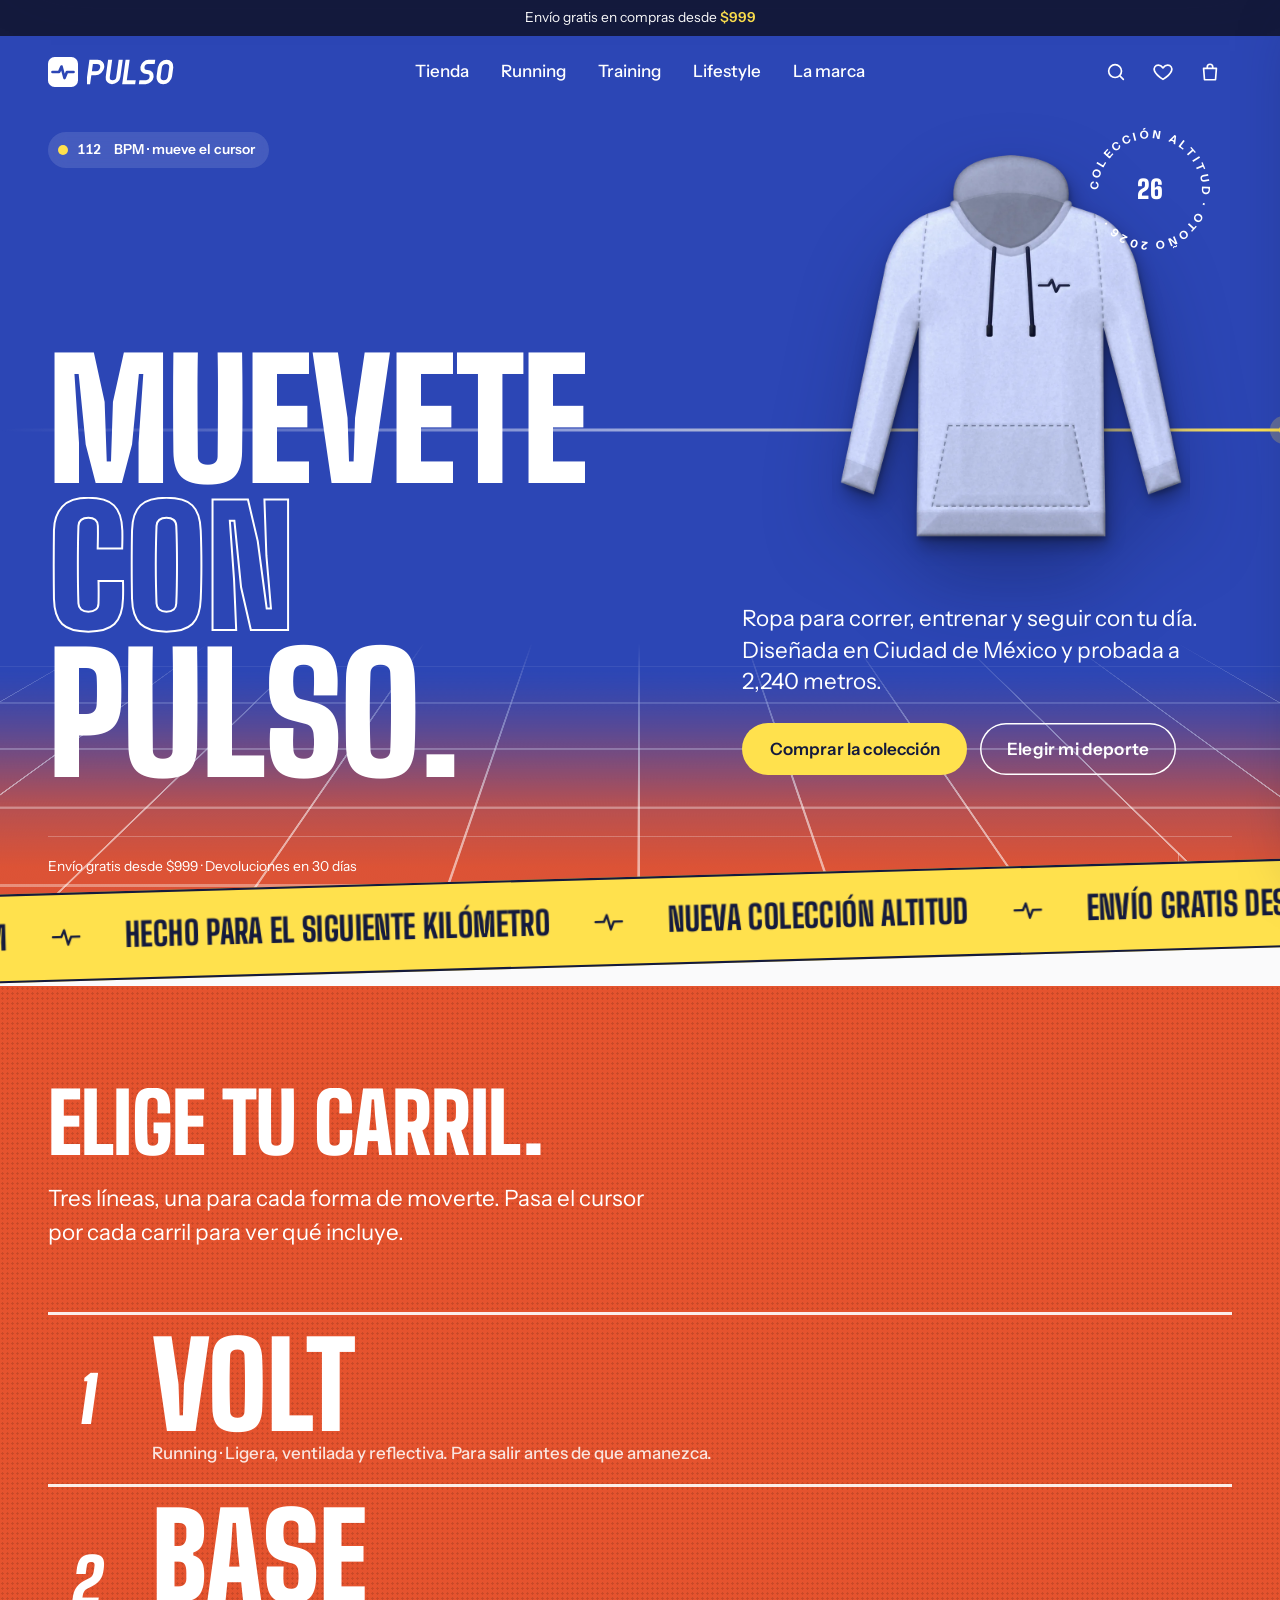
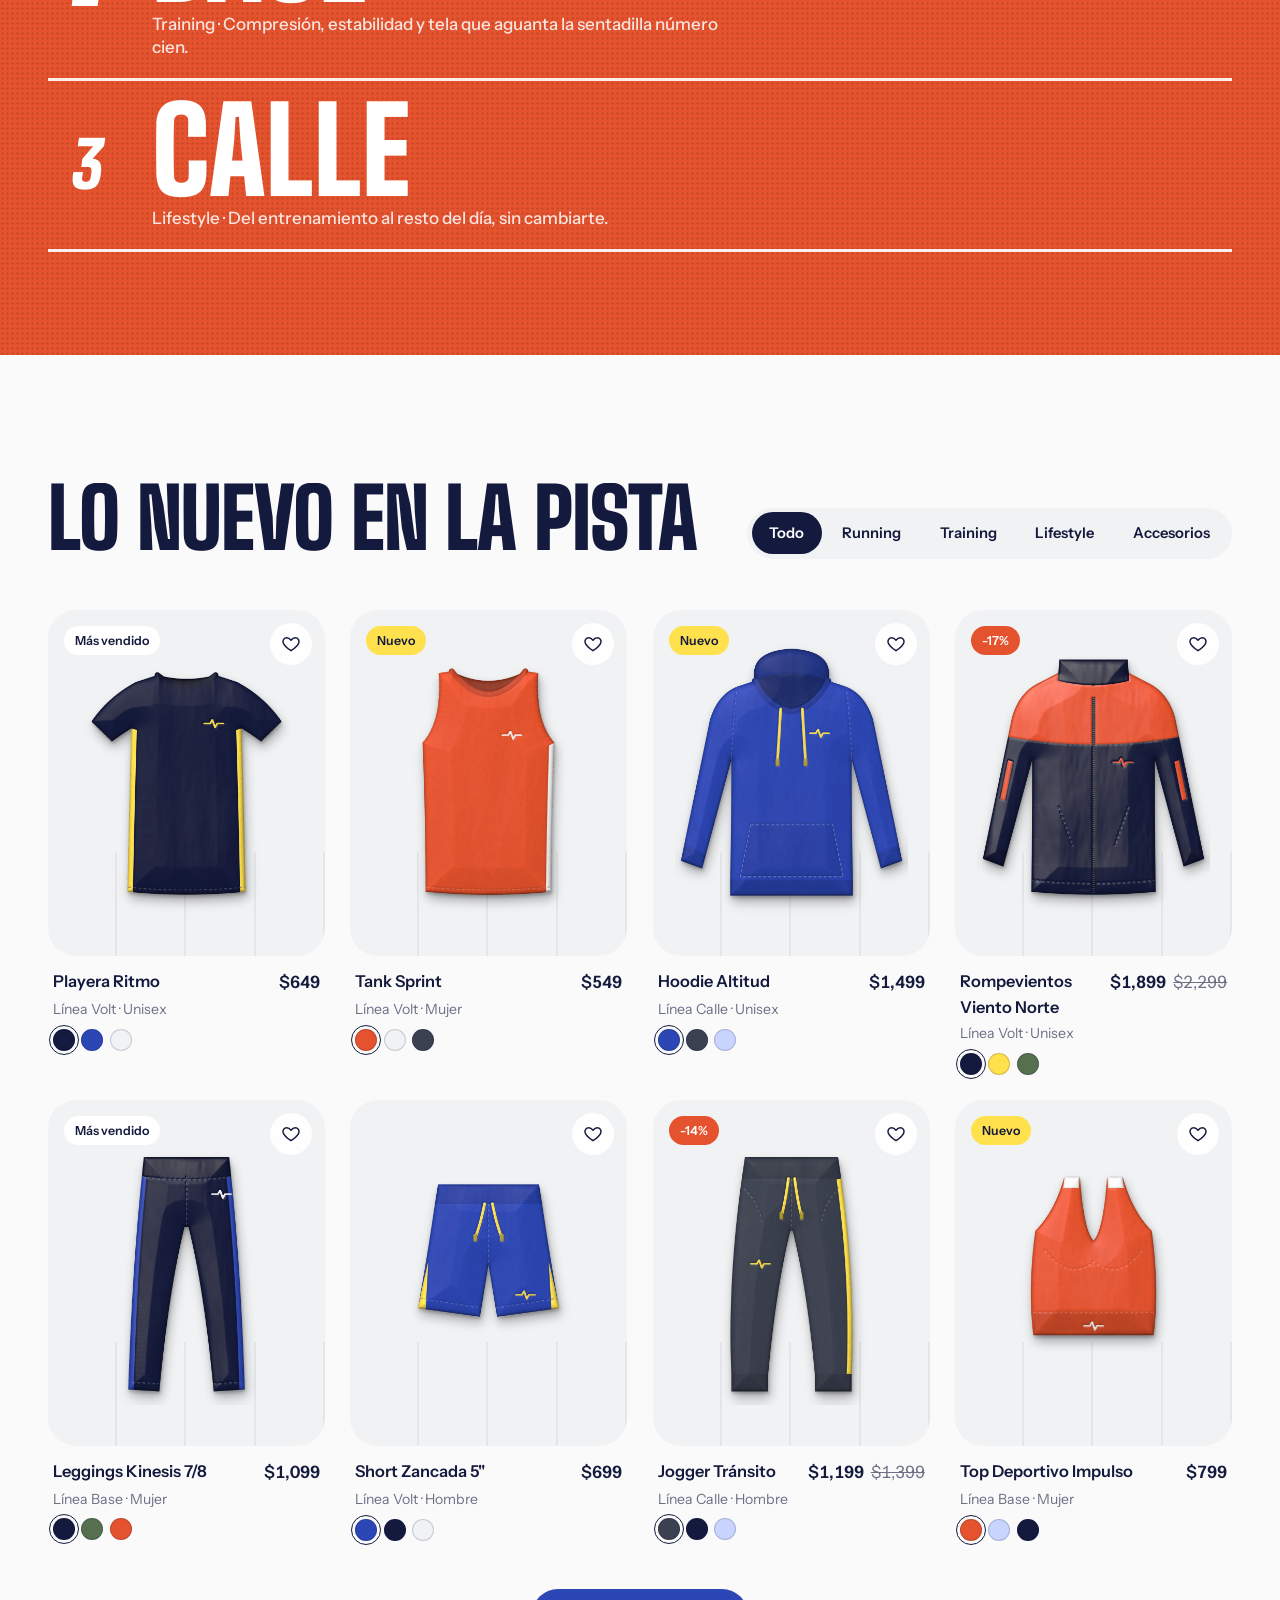
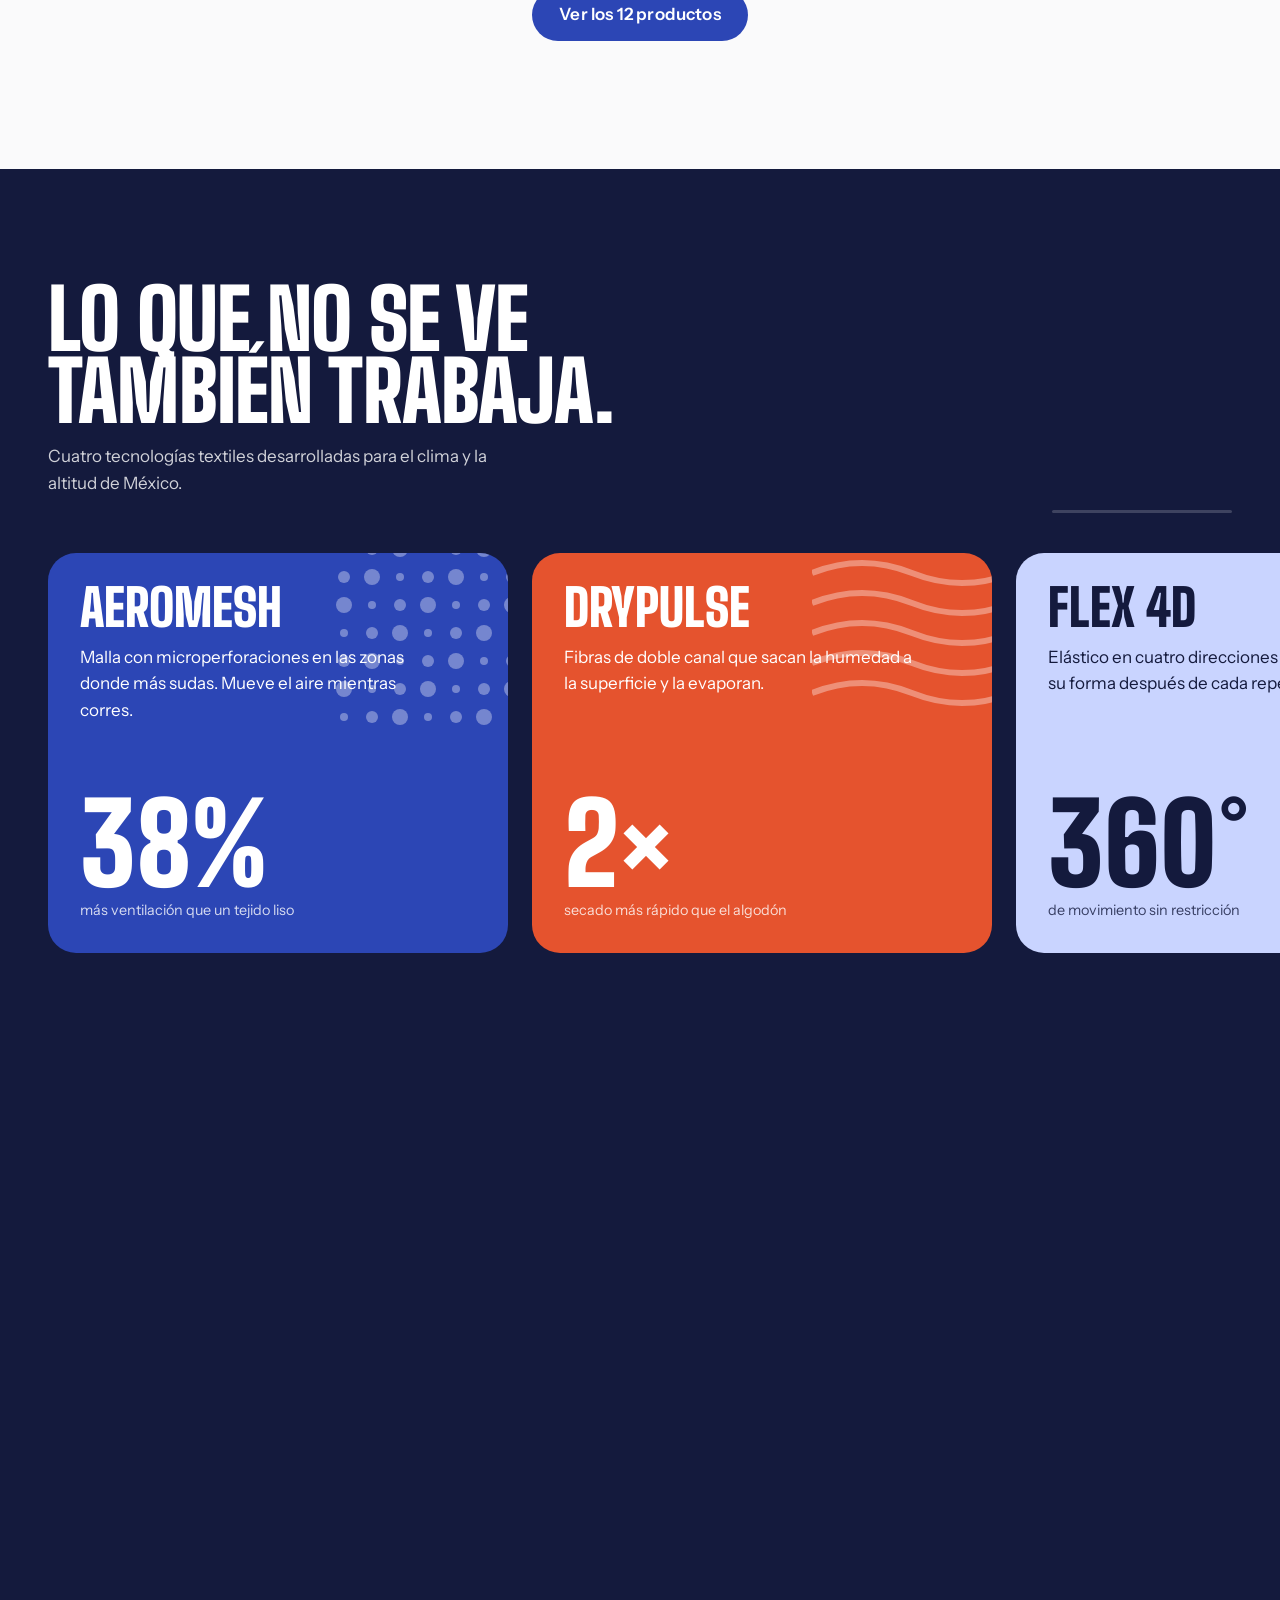
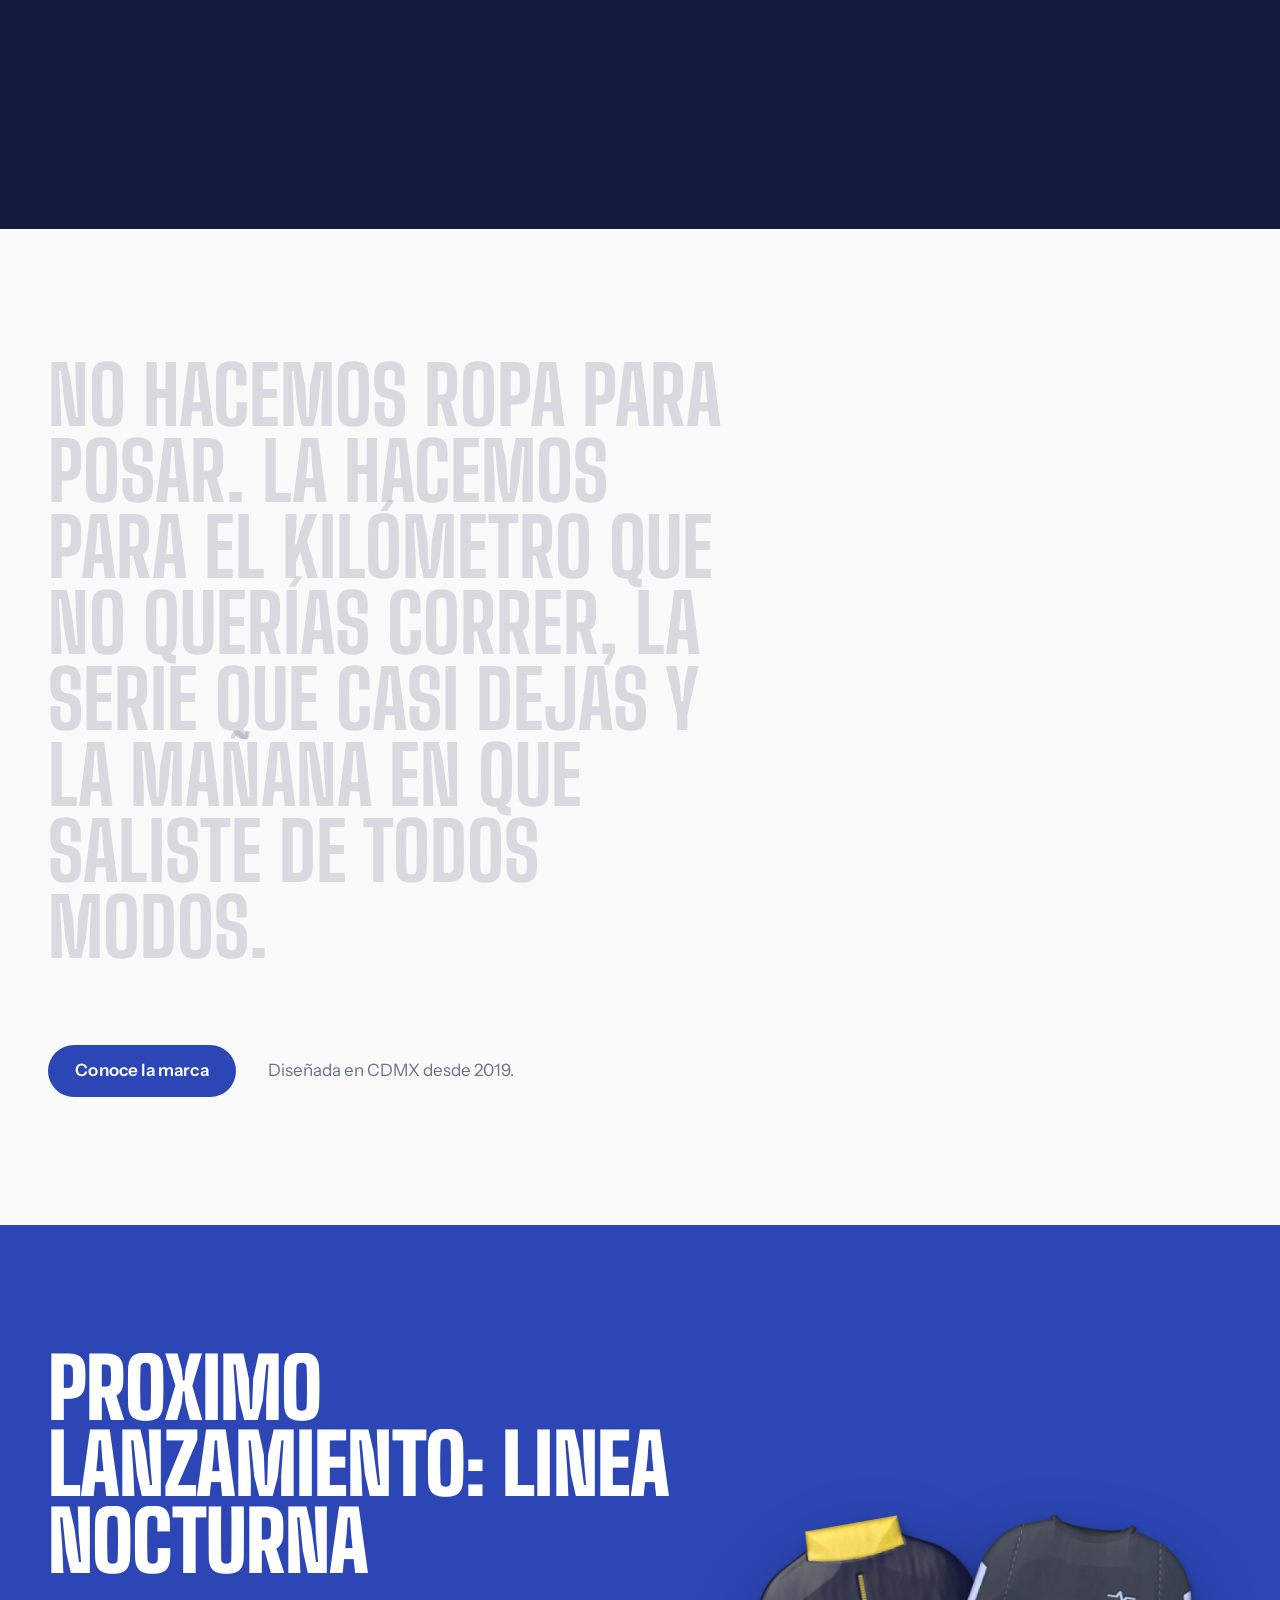
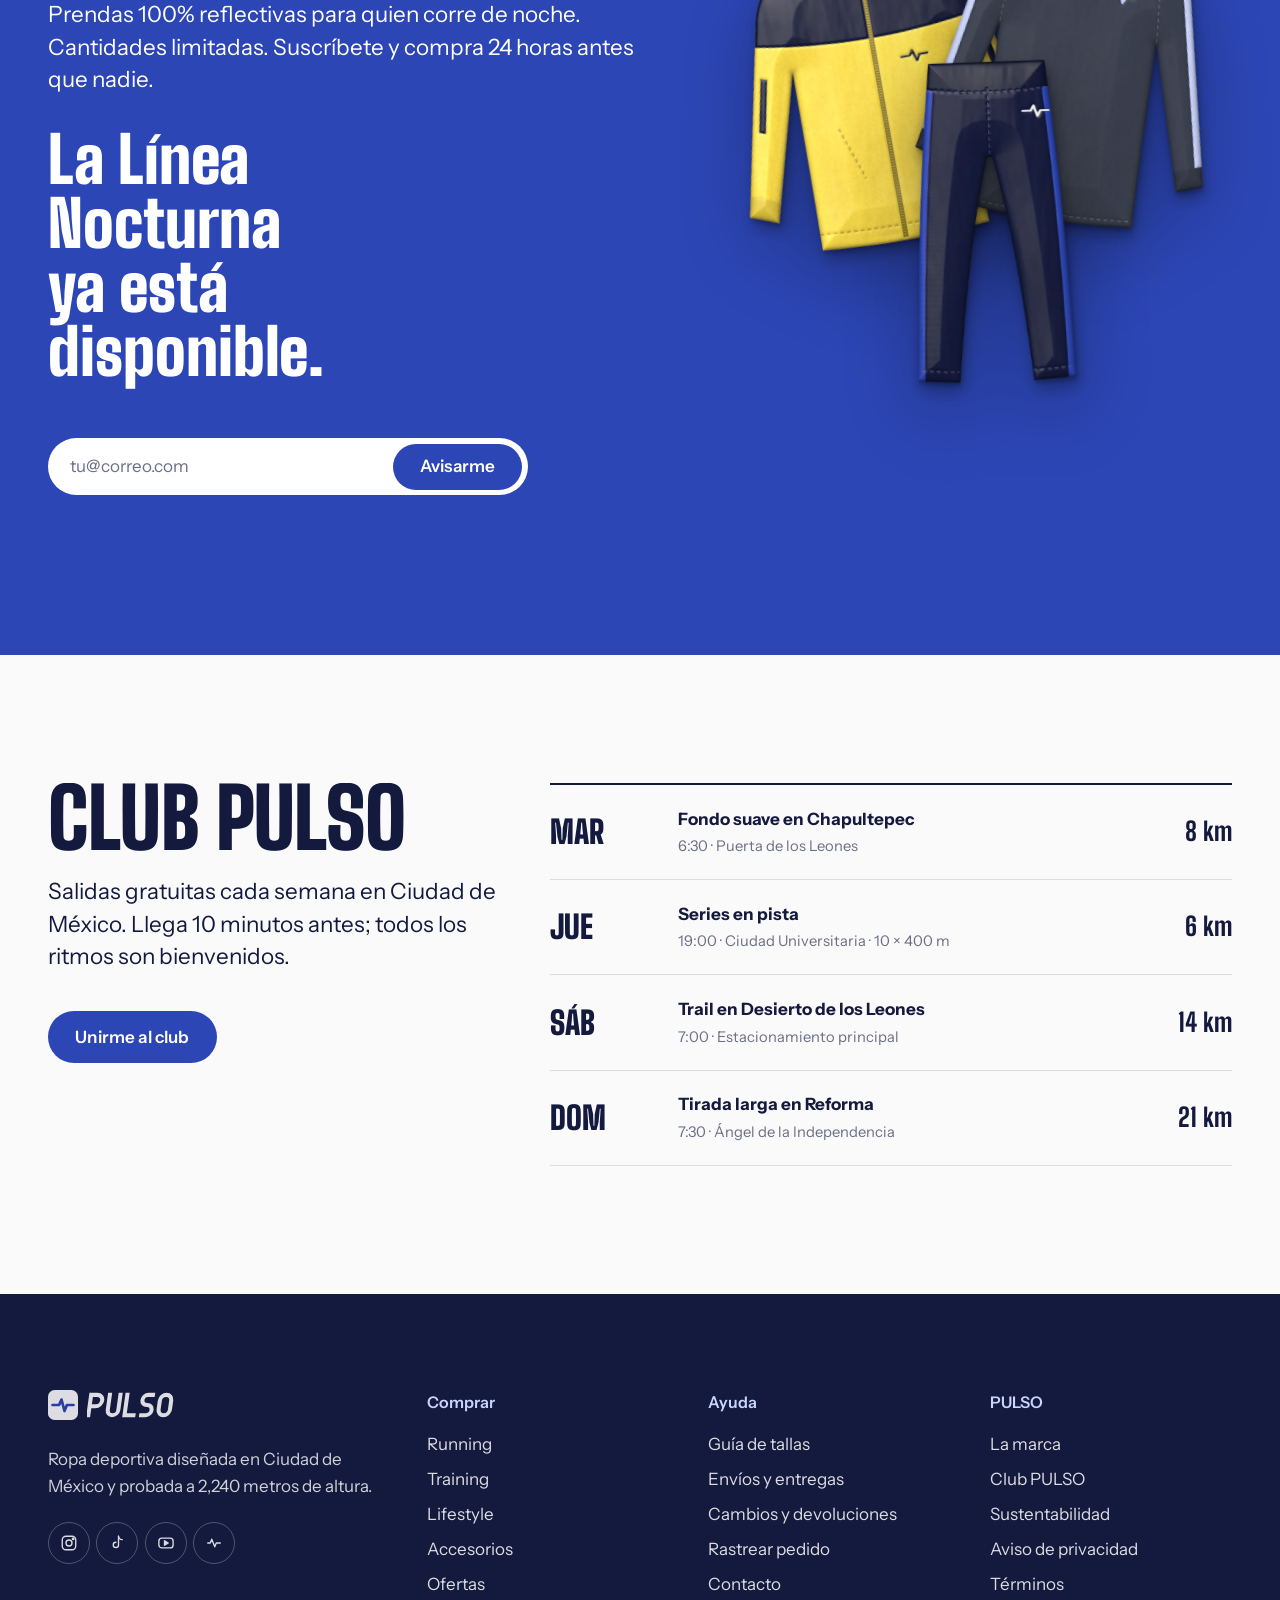
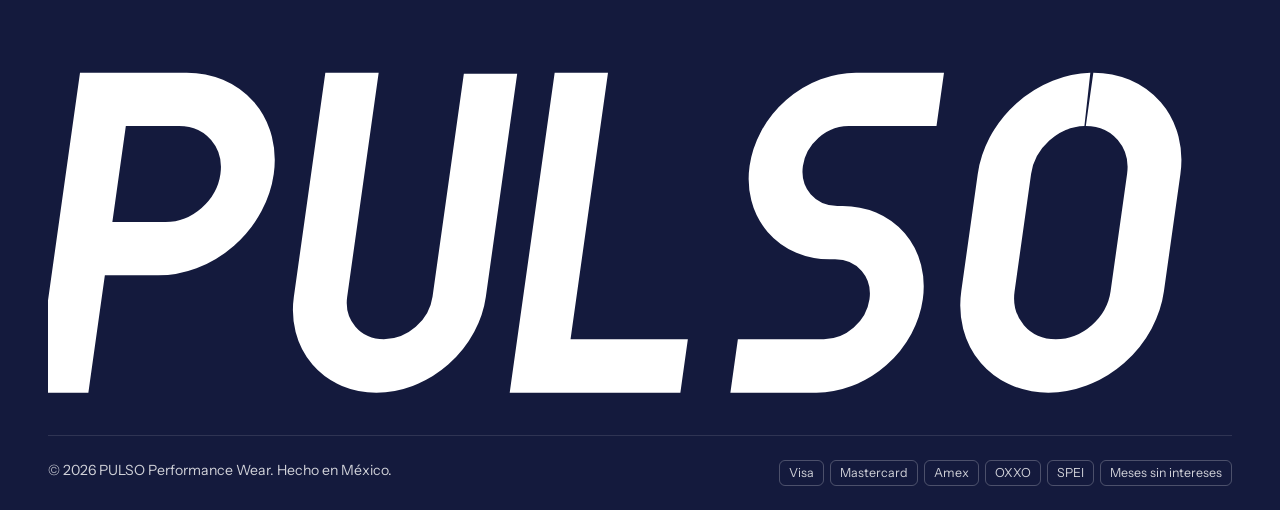
==== commit 547ad2ab: "Renders realistas de producto y azul cobalto más sobrio Reemplaza las ilustraciones planas por rende" ====
--- a/index.html
+++ b/index.html
@@ -5,7 +5,7 @@
   <meta name="viewport" content="width=device-width, initial-scale=1, viewport-fit=cover">
   <title>PULSO — Ropa deportiva para correr, entrenar y moverte</title>
   <meta name="description" content="PULSO Performance Wear: ropa deportiva diseñada en Ciudad de México. Running, training y lifestyle con tecnología AeroMesh, DryPulse y Flex 4D. Envío gratis desde $999.">
-  <meta name="theme-color" content="#2340FF">
+  <meta name="theme-color" content="#2C46B5">
   <meta property="og:title" content="PULSO — Performance Wear">
   <meta property="og:description" content="Ropa deportiva diseñada en Ciudad de México. Muévete con pulso.">
   <meta property="og:image" content="assets/img/brand/og-image.png">
@@ -40,7 +40,7 @@
           <text font-size="17" font-weight="700" fill="#fff" letter-spacing="4.5" font-family="Instrument Sans, sans-serif"><textPath href="#circ">COLECCIÓN ALTITUD · OTOÑO 2026 · </textPath></text></svg>
         <b>26</b>
       </div>
-      <div class="hero__product" aria-hidden="true"><div class="hero__product-inner"><img src="assets/img/products/hoodie-altitud--cobalto--front.svg" alt="" width="600" height="700"></div></div>
+      <div class="hero__product" aria-hidden="true"><div class="hero__product-inner"><img src="assets/img/products/hoodie-altitud--hielo--front.webp" alt="" width="900" height="1050"></div></div>
       <div class="wrap">
         <div class="hero__inner">
           <h1 class="hero__title display" aria-label="Muévete con pulso">
@@ -147,9 +147,9 @@
           <div class="form-msg" data-nl-msg role="status"></div>
         </div>
         <div class="drop__stack" aria-hidden="true">
-          <img src="assets/img/products/rompevientos-viento-norte--senal--front.svg" alt="">
-          <img src="assets/img/products/manga-larga-umbral--grafito--front.svg" alt="">
-          <img src="assets/img/products/leggings-kinesis--tinta--front.svg" alt="">
+          <img src="assets/img/products/rompevientos-viento-norte--senal--front.webp" alt="">
+          <img src="assets/img/products/manga-larga-umbral--grafito--front.webp" alt="">
+          <img src="assets/img/products/leggings-kinesis--tinta--front.webp" alt="">
         </div>
       </div>
     </section>
--- a/assets/css/styles.css
+++ b/assets/css/styles.css
@@ -4,9 +4,9 @@
    ========================================================= */
 
 :root {
-  --cobalto: #2340FF;
-  --cobalto-700: #1A2FCC;
-  --cobalto-900: #0F1C80;
+  --cobalto: #2C46B5;
+  --cobalto-700: #233A96;
+  --cobalto-900: #182868;
   --tinta: #141A3D;
   --tinta-80: #2A3058;
   --cal: #F1F2F4;
@@ -143,7 +143,7 @@
   display: grid; place-items: center; font-size: 11px; font-weight: 700; letter-spacing: .04em; color: transparent;
   transition: width .35s var(--ease-out), height .35s var(--ease-out), margin .35s var(--ease-out), background .3s, border-color .3s, color .2s, opacity .3s;
 }
-.cursor-ring.is-hover { width: 64px; height: 64px; margin: -32px 0 0 -32px; border-color: var(--cobalto); background: rgba(35,64,255,.08); }
+.cursor-ring.is-hover { width: 64px; height: 64px; margin: -32px 0 0 -32px; border-color: var(--cobalto); background: rgba(44,70,181,.08); }
 .cursor-ring.is-view { width: 88px; height: 88px; margin: -44px 0 0 -44px; background: var(--senal); border-color: var(--senal); color: var(--tinta); }
 .cursor-ring.is-dark { border-color: var(--blanco); }
 .cursor.is-hidden, .cursor-ring.is-hidden { opacity: 0; }
@@ -235,7 +235,7 @@
 .hero__meta p { max-width: 36ch; font-size: var(--step-1); line-height: 1.4; margin: 0; }
 .hero__ctas { display: flex; flex-wrap: wrap; gap: .8rem; }
 .hero__product { position: absolute; z-index: 1; right: 7vw; top: calc(var(--header-h) + 2.5rem); width: min(28vw, 440px); pointer-events: none; }
-.hero__product img { width: 100%; filter: drop-shadow(0 40px 40px rgba(10,16,60,.35)); opacity: 0; transform: translateY(60px) rotate(6deg) scale(.9); }
+.hero__product img { width: 100%; height: auto; filter: drop-shadow(0 40px 40px rgba(10,16,60,.35)); opacity: 0; transform: translateY(60px) rotate(6deg) scale(.9); }
 .is-ready .hero__product img { animation: productIn 1.4s .25s var(--ease-out) forwards; }
 @keyframes productIn { to { opacity: 1; transform: none; } }
 .hero__product-inner { transition: transform .9s var(--ease-out); }
@@ -649,13 +649,13 @@
 .field input, .field select { height: 58px; border: 1.5px solid var(--linea); border-radius: 12px; padding: 1.45rem 1rem .35rem; line-height: 1.2; background: var(--blanco); outline: none; transition: border-color .25s, box-shadow .25s; width: 100%; }
 .field select { appearance: none; padding-top: 1.2rem; }
 .field label { position: absolute; left: 1rem; top: 29px; transform: translateY(-50%); line-height: 1.2; color: var(--gris); pointer-events: none; transition: all .25s var(--ease-out); font-size: 1rem; }
-.field input:focus, .field select:focus { border-color: var(--cobalto); box-shadow: 0 0 0 4px rgba(35,64,255,.12); }
+.field input:focus, .field select:focus { border-color: var(--cobalto); box-shadow: 0 0 0 4px rgba(44,70,181,.12); }
 .field input:focus + label, .field input:not(:placeholder-shown) + label, .field select + label { top: .6rem; font-size: .75rem; transform: none; }
 .field.is-invalid input, .field.is-invalid select { border-color: var(--pista); }
 .field .err { font-size: .8rem; color: var(--pista-700); margin-top: .3rem; min-height: 1em; }
 .ship-opts { display: grid; gap: .7rem; }
 .ship-opt { display: grid; grid-template-columns: auto 1fr auto; gap: 1rem; align-items: center; padding: 1.1rem 1.2rem; border: 1.5px solid var(--linea); border-radius: var(--r-m); cursor: pointer; transition: border-color .25s, background .25s; }
-.ship-opt:has(input:checked) { border-color: var(--cobalto); background: rgba(35,64,255,.05); }
+.ship-opt:has(input:checked) { border-color: var(--cobalto); background: rgba(44,70,181,.05); }
 .ship-opt input { accent-color: var(--cobalto); width: 18px; height: 18px; }
 .ship-opt small { display: block; color: var(--gris); }
 .pay-tabs { display: flex; gap: .5rem; margin-bottom: 1.2rem; flex-wrap: wrap; }
